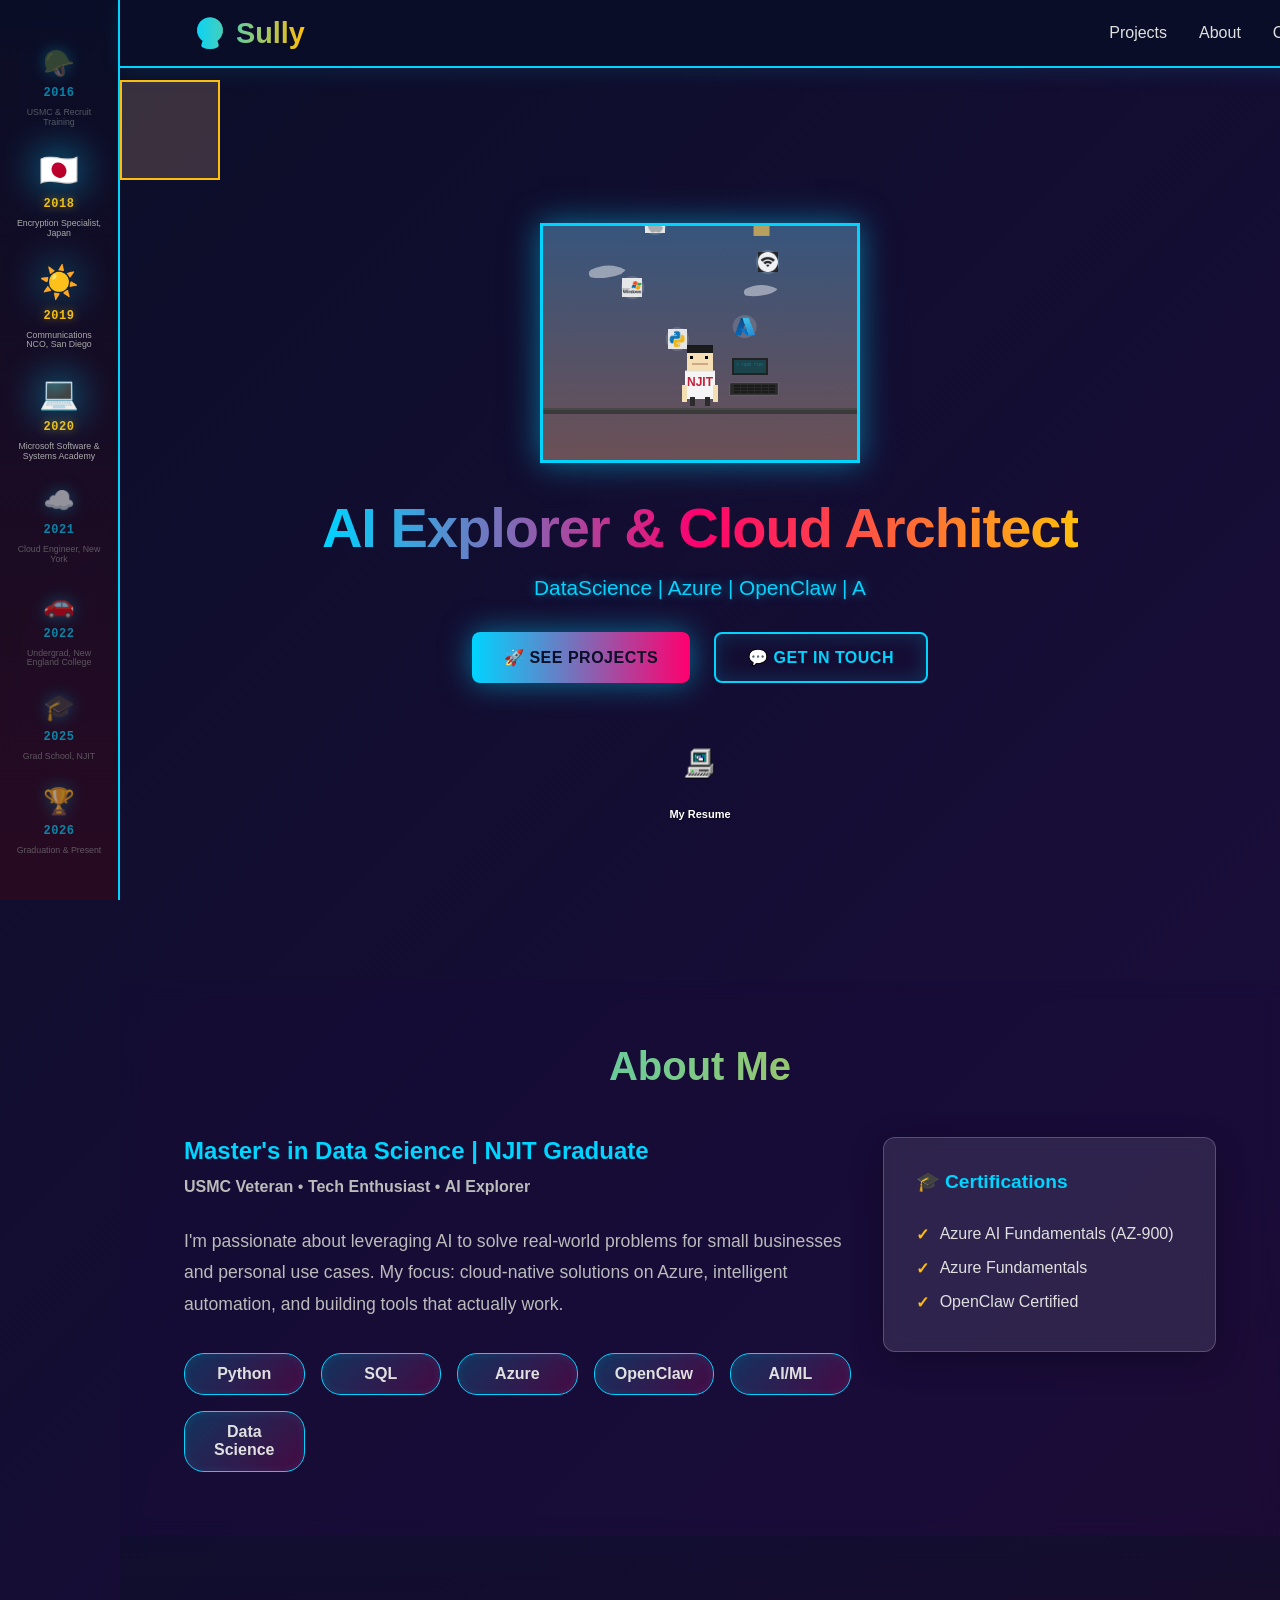
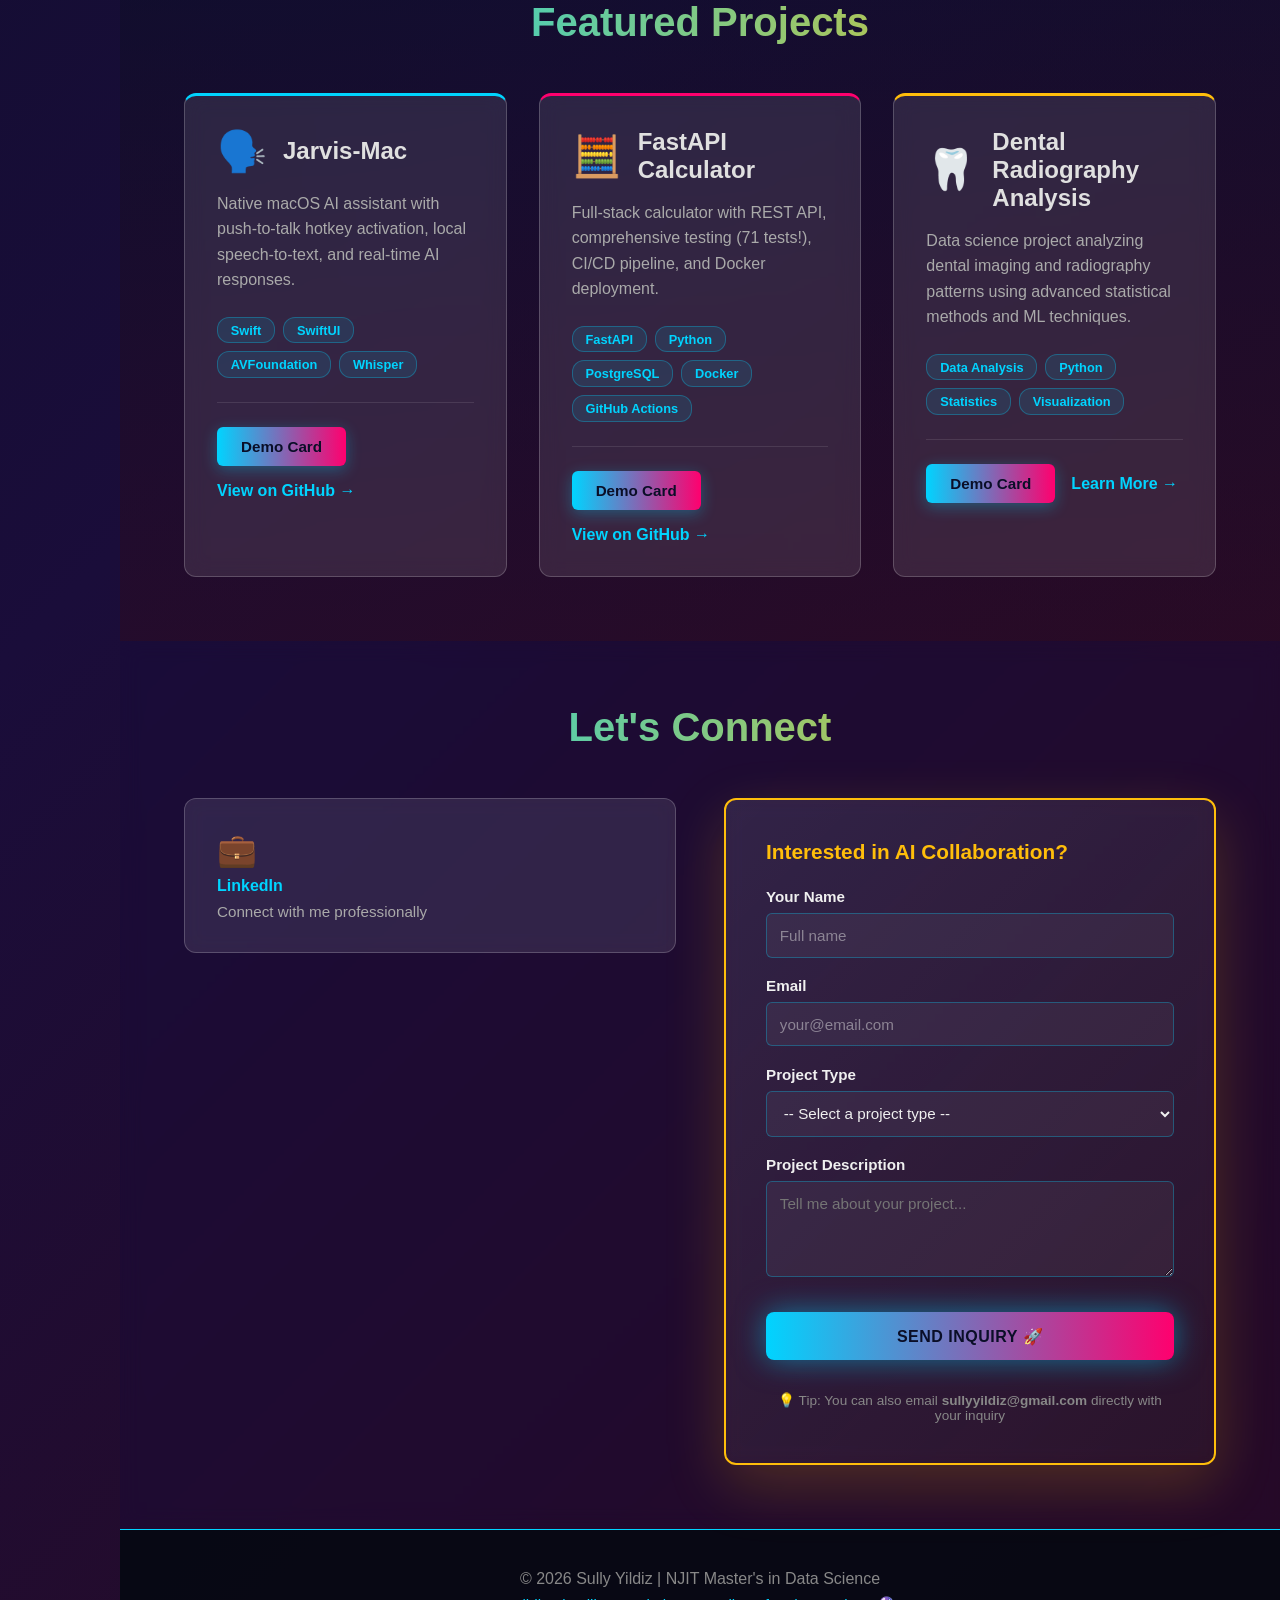
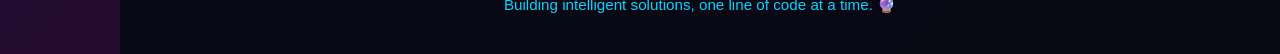
==== index.html @ 337cb968 "Initial portfolio deployment" ====
<!DOCTYPE html>
<html lang="en">
<head>
    <meta charset="UTF-8">
    <meta name="viewport" content="width=device-width, initial-scale=1.0">
    <title>Sully Yildiz - AI & Cloud Data Science</title>
    <link rel="stylesheet" href="styles.css">
    <link rel="stylesheet" href="resume-styles.css">
    <script defer src="script.js"></script>
    <script defer src="resume-script.js"></script>
</head>
<body>
    <!-- VERTICAL TIMELINE -->
    <div class="timeline-container">
        <div class="timeline-line"></div>
        <div class="timeline-items">
            <div class="timeline-item" data-year="2016">
                <div class="timeline-marker">🪖</div>
                <div class="timeline-label">2016</div>
                <div class="timeline-desc">USMC & Recruit Training</div>
            </div>
            <div class="timeline-item" data-year="2018">
                <div class="timeline-marker">🇯🇵</div>
                <div class="timeline-label">2018</div>
                <div class="timeline-desc">Encryption Specialist, Japan</div>
            </div>
            <div class="timeline-item" data-year="2019">
                <div class="timeline-marker">☀️</div>
                <div class="timeline-label">2019</div>
                <div class="timeline-desc">Communications NCO, San Diego</div>
            </div>
            <div class="timeline-item" data-year="2020">
                <div class="timeline-marker">💻</div>
                <div class="timeline-label">2020</div>
                <div class="timeline-desc">Microsoft Software & Systems Academy</div>
            </div>
            <div class="timeline-item" data-year="2021">
                <div class="timeline-marker">☁️</div>
                <div class="timeline-label">2021</div>
                <div class="timeline-desc">Cloud Engineer, New York</div>
            </div>
            <div class="timeline-item" data-year="2022">
                <div class="timeline-marker">🚗</div>
                <div class="timeline-label">2022</div>
                <div class="timeline-desc">Undergrad, New England College</div>
            </div>
            <div class="timeline-item" data-year="2025">
                <div class="timeline-marker">🎓</div>
                <div class="timeline-label">2025</div>
                <div class="timeline-desc">Grad School, NJIT</div>
            </div>
            <div class="timeline-item" data-year="2026">
                <div class="timeline-marker">🏆</div>
                <div class="timeline-label">2026</div>
                <div class="timeline-desc">Graduation & Present</div>
            </div>
        </div>
    </div>

    <!-- NAV BAR -->
    <nav class="navbar">
        <div class="nav-container">
            <div class="nav-logo">🔮 Sully</div>
            <ul class="nav-menu">
                <li><a href="#projects">Projects</a></li>
                <li><a href="#about">About</a></li>
                <li><a href="#contact">Contact</a></li>
            </ul>
        </div>
    </nav>

    <!-- HERO SECTION -->
    <section id="hero" class="hero">
        <div class="hero-content">
            <div class="pixel-art-container">
                <canvas id="pixelCanvas" class="pixel-canvas"></canvas>
            </div>
            <h1 class="hero-title">AI Explorer <span class="glitch">&</span> Cloud Architect</h1>
            <p class="hero-subtitle">Data Science &nbsp; | &nbsp; Azure &nbsp; | &nbsp; OpenClaw &nbsp; | &nbsp; AI for Personal Use</p>
            <div class="hero-cta">
                <button class="btn btn-primary" onclick="document.getElementById('projects').scrollIntoView({behavior: 'smooth'})">
                    🚀 See Projects
                </button>
                <button class="btn btn-secondary" onclick="document.getElementById('contact').scrollIntoView({behavior: 'smooth'})">
                    💬 Get in Touch
                </button>
            </div>

            <div class="resume-button-container">
                <button class="resume-icon-btn" onclick="openResumeModal()">
                    <div class="resume-icon">
                        <img src="images/computer-icon.png" alt="My Resume" style="width: 100%; height: 100%; object-fit: contain;">
                    </div>
                    <div class="resume-label">My Resume</div>
                </button>
            </div>
        </div>
        <div class="hero-bg-animation">
            <div class="floating-cube"></div>
            <div class="floating-cube" style="animation-delay: 2s;"></div>
            <div class="floating-cube" style="animation-delay: 4s;"></div>
        </div>
    </section>

    <!-- ABOUT SECTION -->
    <section id="about" class="about">
        <div class="container">
            <h2 class="section-title">About Me</h2>
            <div class="about-content">
                <div class="about-text">
                    <h3>Master's in Data Science | NJIT Graduate</h3>
                    <p>
                        <strong>USMC Veteran</strong> • <strong>Tech Enthusiast</strong> • <strong>AI Explorer</strong>
                    </p>
                    <p class="highlight-text">
                        I'm passionate about leveraging AI to solve real-world problems for small businesses and personal use cases. 
                        My focus: cloud-native solutions on Azure, intelligent automation, and building tools that actually work.
                    </p>
                    <div class="skills-grid">
                        <div class="skill-badge">Python</div>
                        <div class="skill-badge">SQL</div>
                        <div class="skill-badge">Azure</div>
                        <div class="skill-badge">OpenClaw</div>
                        <div class="skill-badge">AI/ML</div>
                        <div class="skill-badge">Data Science</div>
                    </div>
                </div>
                <div class="certs-box">
                    <h4>🎓 Certifications</h4>
                    <ul>
                        <li>Azure AI Fundamentals (AZ-900)</li>
                        <li>Azure Fundamentals</li>
                        <li>OpenClaw Certified</li>
                    </ul>
                </div>
            </div>
        </div>
    </section>

    <!-- PROJECTS SECTION -->
    <section id="projects" class="projects">
        <div class="container">
            <h2 class="section-title">Featured Projects</h2>
            <div class="projects-grid">
                
                <!-- Project 1: Jarvis-Mac -->
                <div class="project-card card-1" data-project="jarvis-mac">
                    <div class="project-video-overlay">
                        <video class="project-video" playsinline muted loop>
                            <source src="videos/jarvis-mac-demo.mp4" type="video/mp4">
                            Your browser doesn't support HTML5 video.
                        </video>
                    </div>
                    <div class="card-header">
                        <span class="project-icon">🗣️</span>
                        <h3>Jarvis-Mac</h3>
                    </div>
                    <p class="project-desc">
                        Native macOS AI assistant with push-to-talk hotkey activation, local speech-to-text, and real-time AI responses.
                    </p>
                    <div class="tech-stack">
                        <span class="tech-tag">Swift</span>
                        <span class="tech-tag">SwiftUI</span>
                        <span class="tech-tag">AVFoundation</span>
                        <span class="tech-tag">Whisper</span>
                    </div>
                    <div class="card-footer">
                        <div class="button-row">
                            <button class="demo-card-btn">Demo Card</button>
                            <a href="https://github.com/sullyyi/jarvis-mac" target="_blank" class="project-link">View on GitHub →</a>
                        </div>
                    </div>
                </div>

                <!-- Project 2: FastAPI Calculator -->
                <div class="project-card card-2" data-project="fastapi-calc">
                    <div class="project-video-overlay">
                        <video class="project-video" playsinline muted loop>
                            <source src="videos/fastapi-calculator-demo.mp4" type="video/mp4">
                            Your browser doesn't support HTML5 video.
                        </video>
                    </div>
                    <div class="card-header">
                        <span class="project-icon">🧮</span>
                        <h3>FastAPI Calculator</h3>
                    </div>
                    <p class="project-desc">
                        Full-stack calculator with REST API, comprehensive testing (71 tests!), CI/CD pipeline, and Docker deployment.
                    </p>
                    <div class="tech-stack">
                        <span class="tech-tag">FastAPI</span>
                        <span class="tech-tag">Python</span>
                        <span class="tech-tag">PostgreSQL</span>
                        <span class="tech-tag">Docker</span>
                        <span class="tech-tag">GitHub Actions</span>
                    </div>
                    <div class="card-footer">
                        <div class="button-row">
                            <button class="demo-card-btn">Demo Card</button>
                            <a href="https://github.com/sullyyi/FastAPICalculator" target="_blank" class="project-link">View on GitHub →</a>
                        </div>
                    </div>
                </div>

                <!-- Project 3: Dental Radiography -->
                <div class="project-card card-3" data-project="dental-rad">
                    <div class="project-video-overlay">
                        <video class="project-video" playsinline muted loop>
                            <source src="videos/dental-radiography-demo.mp4" type="video/mp4">
                            Your browser doesn't support HTML5 video.
                        </video>
                    </div>
                    <div class="card-header">
                        <span class="project-icon">🦷</span>
                        <h3>Dental Radiography Analysis</h3>
                    </div>
                    <p class="project-desc">
                        Data science project analyzing dental imaging and radiography patterns using advanced statistical methods and ML techniques.
                    </p>
                    <div class="tech-stack">
                        <span class="tech-tag">Data Analysis</span>
                        <span class="tech-tag">Python</span>
                        <span class="tech-tag">Statistics</span>
                        <span class="tech-tag">Visualization</span>
                    </div>
                    <div class="card-footer">
                        <div class="button-row">
                            <button class="demo-card-btn">Demo Card</button>
                            <a href="#" class="project-link" onclick="alert('Full analysis available in portfolio review'); return false;">Learn More →</a>
                        </div>
                    </div>
                </div>

            </div>
        </div>
    </section>

    <!-- CONTACT SECTION -->
    <section id="contact" class="contact">
        <div class="container">
            <h2 class="section-title">Let's Connect</h2>
            <div class="contact-content">
                <div class="contact-links">
                    <a href="https://www.linkedin.com/in/sullyyildiz/" target="_blank" class="contact-card">
                        <span class="contact-icon">💼</span>
                        <h4>LinkedIn</h4>
                        <p>Connect with me professionally</p>
                    </a>
                    <a href="https://github.com/sullyyi" target="_blank" class="contact-card">
                        <span class="contact-icon">💻</span>
                        <h4>GitHub</h4>
                        <p>Check out my code</p>
                    </a>
                    <a href="mailto:sullyyildiz@gmail.com" class="contact-card">
                        <span class="contact-icon">📧</span>
                        <h4>Email</h4>
                        <p>Get in touch directly</p>
                    </a>
                </div>

                <!-- AI PROJECT INQUIRY FORM -->
                <div class="inquiry-form-container">
                    <div class="form-box">
                        <h3>Interested in AI Collaboration?</h3>
                        <form id="aiInquiryForm" class="ai-inquiry-form">
                            <div class="form-group">
                                <label for="name">Your Name</label>
                                <input type="text" id="name" name="name" required placeholder="Full name">
                            </div>

                            <div class="form-group">
                                <label for="email">Email</label>
                                <input type="email" id="email" name="email" required placeholder="your@email.com">
                            </div>

                            <div class="form-group">
                                <label for="projectType">Project Type</label>
                                <select id="projectType" name="projectType" required>
                                    <option value="">-- Select a project type --</option>
                                    <option value="ai-automation">🤖 AI Automation</option>
                                    <option value="data-analysis">📊 Data Analysis</option>
                                    <option value="cloud-infrastructure">☁️ Cloud Infrastructure</option>
                                    <option value="ml-model">🧠 ML Model Development</option>
                                    <option value="business-intelligence">💡 Business Intelligence</option>
                                    <option value="other">🎯 Other</option>
                                </select>
                            </div>

                            <div class="form-group">
                                <label for="description">Project Description</label>
                                <textarea id="description" name="description" rows="4" placeholder="Tell me about your project..."></textarea>
                            </div>

                            <button type="submit" class="btn btn-primary btn-submit">Send Inquiry 🚀</button>
                            <p style="font-size: 0.85rem; color: #888; margin-top: 0.8rem; text-align: center;">
                                💡 Tip: You can also email <strong>sullyyildiz@gmail.com</strong> directly with your inquiry
                            </p>
                        </form>
                        <p class="form-success-msg" id="successMsg" style="display: none;">
                            ✅ Thanks! I'll review your inquiry and get back to you soon.
                        </p>
                    </div>
                </div>
            </div>
        </div>
    </section>

    <!-- FOOTER -->
    <footer class="footer">
        <div class="container">
            <p>&copy; 2026 Sully Yildiz | NJIT Master's in Data Science</p>
            <p class="footer-tagline">Building intelligent solutions, one line of code at a time. 🔮</p>
        </div>
    </footer>

    <!-- WINDOWS 2000 RESUME MODAL -->
    <div id="resumeModal" class="resume-modal" style="display: none;">
        <!-- Window Title Bar -->
        <div class="resume-window">
            <div class="window-title-bar">
                <div class="window-title">
                    <span class="window-icon">💾</span>
                    My Resume
                </div>
                <div class="window-controls">
                    <button class="window-btn minimize">_</button>
                    <button class="window-btn maximize">□</button>
                    <button class="window-btn close" onclick="closeResumeModal()">✕</button>
                </div>
            </div>

            <!-- Menu Bar -->
            <div class="menu-bar">
                <span>File</span>
                <span>Edit</span>
                <span>View</span>
                <span>Tools</span>
                <span>Help</span>
            </div>

            <!-- Toolbar -->
            <div class="toolbar">
                <button class="toolbar-btn">←</button>
                <button class="toolbar-btn">→</button>
                <button class="toolbar-btn">⤴</button>
                <span class="toolbar-path">My Resume</span>
            </div>

            <!-- Main Content Area -->
            <div class="file-explorer-content">
                <!-- File List View -->
                <div class="file-list" id="fileList">
                    <div class="file-item" data-file="education" onclick="openResumeFile('education')">
                        <span class="file-icon">📁</span>
                        <span class="file-name">EDUCATION</span>
                    </div>
                    <div class="file-item" data-file="experience" onclick="openResumeFile('experience')">
                        <span class="file-icon">📁</span>
                        <span class="file-name">PROFESSIONAL EXPERIENCE</span>
                    </div>
                    <div class="file-item" data-file="projects" onclick="openResumeFile('projects')">
                        <span class="file-icon">📁</span>
                        <span class="file-name">TECHNICAL PROJECTS</span>
                    </div>
                    <div class="file-item" data-file="skills" onclick="openResumeFile('skills')">
                        <span class="file-icon">📁</span>
                        <span class="file-name">TECHNICAL SKILLS & CERTIFICATIONS</span>
                    </div>
                    <div class="file-item" data-file="summary" onclick="openResumeFile('summary')">
                        <span class="file-icon">📄</span>
                        <span class="file-name">PROFESSIONAL SUMMARY.txt</span>
                    </div>
                </div>

                <!-- File Content Viewer (Hidden by default) -->
                <div class="file-viewer" id="fileViewer" style="display: none;">
                    <div class="viewer-title-bar">
                        <span id="viewerFileName">File Name</span>
                        <button class="close-viewer" onclick="closeFileViewer()">✕</button>
                    </div>
                    <div class="viewer-content" id="viewerContent">
                        <!-- Content loads here -->
                    </div>
                </div>
            </div>

            <!-- Status Bar -->
            <div class="status-bar">
                <span id="statusText">Ready</span>
                <span class="status-items">Objects: <span id="objectCount">5</span></span>
            </div>
        </div>
    </div>

</body>
</html>
---- styles.css ----
/* ===========================
   MODERN GAMING-INSPIRED DESIGN
   Windows 95 nostalgia + glassmorphism + animations
   =========================== */

:root {
    --primary: #00d4ff;
    --secondary: #ff006e;
    --accent: #ffbe0b;
    --dark: #0a0e27;
    --darker: #050812;
    --light: #f0f0f0;
    --glass: rgba(255, 255, 255, 0.1);
    --glass-border: rgba(255, 255, 255, 0.2);
    --glow: 0 0 30px rgba(0, 212, 255, 0.5);
    --glow-sec: 0 0 20px rgba(255, 0, 110, 0.4);
}

* {
    margin: 0;
    padding: 0;
    box-sizing: border-box;
}

html {
    scroll-behavior: smooth;
}

body {
    font-family: 'Segoe UI', Tahoma, Geneva, Verdana, sans-serif;
    background: linear-gradient(135deg, #0a0e27 0%, #1a0d3a 50%, #2d0a1f 100%);
    color: #e0e0e0;
    overflow-x: hidden;
    min-height: 100vh;
}

/* ===== VERTICAL TIMELINE ===== */
.timeline-container {
    position: fixed;
    left: 0;
    top: 0;
    height: 100vh;
    width: 120px;
    background: linear-gradient(180deg, rgba(10, 14, 39, 0.8), rgba(45, 10, 31, 0.8));
    backdrop-filter: blur(10px);
    border-right: 2px solid var(--primary);
    z-index: 100;
    overflow: hidden;
    padding: 2rem 0;
    display: flex;
    flex-direction: column;
    align-items: center;
}



.timeline-items {
    position: relative;
    z-index: 10;
    display: flex;
    flex-direction: column;
    gap: 1.5rem;
    padding: 1rem 0;
    width: 100%;
    justify-content: space-evenly;
    height: calc(100vh - 2rem);
}

.timeline-item {
    position: relative;
    display: flex;
    flex-direction: column;
    align-items: center;
    gap: 0.5rem;
    cursor: default;
    opacity: 0.6;
    padding: 0 1rem;
}

.timeline-item.active {
    opacity: 1;
}

.timeline-marker {
    font-size: 1.6rem;
    filter: drop-shadow(0 0 8px rgba(0, 212, 255, 0.5));
}

.timeline-item.active .timeline-marker {
    font-size: 2rem;
    filter: drop-shadow(0 0 20px rgba(0, 212, 255, 0.8));
}

.timeline-label {
    font-weight: 700;
    font-size: 0.75rem;
    color: var(--primary);
    text-align: center;
    letter-spacing: 0.5px;
    font-family: 'Courier New', monospace;
}

.timeline-item.active .timeline-label {
    color: var(--accent);
    text-shadow: 0 0 10px rgba(255, 190, 11, 0.5);
}

.timeline-desc {
    font-size: 0.55rem;
    color: #888;
    text-align: center;
    line-height: 1.1;
    max-width: 95px;
    transition: color 0.3s ease;
}

.timeline-item.active .timeline-desc {
    color: #aaa;
}



/* Adjust main content for timeline */
body {
    margin-left: 120px;
}

/* ===== NAVBAR ===== */
.navbar {
    position: fixed;
    top: 0;
    width: 100%;
    background: rgba(10, 14, 39, 0.95);
    backdrop-filter: blur(10px);
    border-bottom: 2px solid var(--primary);
    z-index: 1000;
    box-shadow: 0 4px 20px rgba(0, 212, 255, 0.1);
}

.nav-container {
    max-width: 1200px;
    margin: 0 auto;
    padding: 1rem 2rem;
    display: flex;
    justify-content: space-between;
    align-items: center;
}

.nav-logo {
    font-size: 1.8rem;
    font-weight: bold;
    background: linear-gradient(90deg, var(--primary), var(--accent));
    -webkit-background-clip: text;
    -webkit-text-fill-color: transparent;
    background-clip: text;
    cursor: pointer;
}

.nav-menu {
    display: flex;
    list-style: none;
    gap: 2rem;
}

.nav-menu a {
    color: #e0e0e0;
    text-decoration: none;
    font-weight: 500;
    position: relative;
    transition: color 0.3s;
}

.nav-menu a::after {
    content: '';
    position: absolute;
    bottom: -5px;
    left: 0;
    width: 0;
    height: 2px;
    background: var(--primary);
    transition: width 0.3s;
}

.nav-menu a:hover {
    color: var(--primary);
}

.nav-menu a:hover::after {
    width: 100%;
}

/* ===== HERO SECTION ===== */
.hero {
    margin-top: 80px;
    min-height: 100vh;
    display: flex;
    align-items: center;
    justify-content: center;
    position: relative;
    overflow: hidden;
    padding: 2rem;
}

.hero-bg-animation {
    position: absolute;
    top: 0;
    left: 0;
    width: 100%;
    height: 100%;
    z-index: 1;
    pointer-events: none;
}

.floating-cube {
    position: absolute;
    width: 100px;
    height: 100px;
    border: 2px solid var(--primary);
    background: rgba(0, 212, 255, 0.1);
    animation: float 6s ease-in-out infinite;
}

.floating-cube:nth-child(2) {
    border-color: var(--secondary);
    background: rgba(255, 0, 110, 0.1);
}

.floating-cube:nth-child(3) {
    border-color: var(--accent);
    background: rgba(255, 190, 11, 0.1);
}

@keyframes float {
    0%, 100% { transform: translateY(0) translateX(0) rotateZ(0deg); }
    50% { transform: translateY(-40px) translateX(20px) rotateZ(180deg); }
}

.hero-content {
    position: relative;
    z-index: 2;
    text-align: center;
    max-width: 900px;
}

.pixel-art-container {
    margin-bottom: 2rem;
}

.pixel-canvas {
    width: 320px;
    height: 240px;
    image-rendering: pixelated;
    border: 3px solid var(--primary);
    box-shadow: var(--glow);
    margin: 0 auto;
    display: block;
}

.hero-title {
    font-size: 3.5rem;
    font-weight: 900;
    margin-bottom: 1rem;
    background: linear-gradient(90deg, var(--primary), var(--secondary), var(--accent));
    -webkit-background-clip: text;
    -webkit-text-fill-color: transparent;
    background-clip: text;
    letter-spacing: -1px;
}

.glitch {
    animation: glitch 0.3s infinite;
}

@keyframes glitch {
    0% { transform: translate(-2px, 2px); }
    50% { transform: translate(2px, -2px); }
    100% { transform: translate(-2px, 2px); }
}

.hero-subtitle {
    font-size: 1.3rem;
    color: #00d4ff;
    margin-bottom: 2rem;
    text-shadow: 0 0 10px rgba(0, 212, 255, 0.5);
}

.hero-cta {
    display: flex;
    gap: 1.5rem;
    justify-content: center;
    flex-wrap: wrap;
}

/* ===== BUTTONS ===== */
.btn {
    padding: 0.9rem 2rem;
    font-size: 1rem;
    border: none;
    border-radius: 8px;
    cursor: pointer;
    font-weight: 600;
    transition: all 0.3s;
    text-transform: uppercase;
    letter-spacing: 0.5px;
}

.btn-primary {
    background: linear-gradient(90deg, var(--primary), var(--secondary));
    color: var(--dark);
    box-shadow: var(--glow);
}

.btn-primary:hover {
    transform: translateY(-3px);
    box-shadow: 0 0 50px rgba(0, 212, 255, 0.7);
}

.btn-secondary {
    background: transparent;
    border: 2px solid var(--primary);
    color: var(--primary);
    box-shadow: inset 0 0 20px rgba(0, 212, 255, 0.2);
}

.btn-secondary:hover {
    background: rgba(0, 212, 255, 0.1);
    transform: translateY(-3px);
}

/* ===== CONTAINERS ===== */
.container {
    max-width: 1200px;
    margin: 0 auto;
    padding: 0 2rem;
}

section {
    padding: 4rem 2rem;
}

.section-title {
    font-size: 2.5rem;
    text-align: center;
    margin-bottom: 3rem;
    background: linear-gradient(90deg, var(--primary), var(--accent));
    -webkit-background-clip: text;
    -webkit-text-fill-color: transparent;
    background-clip: text;
}

/* ===== ABOUT SECTION ===== */
.about {
    background: rgba(26, 13, 58, 0.3);
    backdrop-filter: blur(10px);
}

.about-content {
    display: grid;
    grid-template-columns: 2fr 1fr;
    gap: 2rem;
    align-items: start;
}

.about-text h3 {
    font-size: 1.5rem;
    margin-bottom: 0.5rem;
    color: var(--primary);
}

.about-text p {
    line-height: 1.8;
    margin-bottom: 1.5rem;
    color: #bbb;
}

.highlight-text {
    font-size: 1.1rem;
    color: var(--accent);
    font-weight: 500;
}

.skills-grid {
    display: grid;
    grid-template-columns: repeat(auto-fit, minmax(120px, 1fr));
    gap: 1rem;
    margin-top: 2rem;
}

.skill-badge {
    background: linear-gradient(135deg, rgba(0, 212, 255, 0.2), rgba(255, 0, 110, 0.2));
    border: 1px solid var(--primary);
    padding: 0.7rem 1rem;
    border-radius: 20px;
    text-align: center;
    font-weight: 600;
    box-shadow: inset 0 0 10px rgba(0, 212, 255, 0.1);
}

.certs-box {
    background: var(--glass);
    backdrop-filter: blur(10px);
    border: 1px solid var(--glass-border);
    padding: 2rem;
    border-radius: 12px;
    box-shadow: 0 8px 32px rgba(0, 0, 0, 0.3);
}

.certs-box h4 {
    color: var(--primary);
    margin-bottom: 1.5rem;
    font-size: 1.2rem;
}

.certs-box ul {
    list-style: none;
}

.certs-box li {
    padding: 0.5rem 0;
    padding-left: 1.5rem;
    position: relative;
}

.certs-box li::before {
    content: '✓';
    position: absolute;
    left: 0;
    color: var(--accent);
    font-weight: bold;
}

/* ===== PROJECTS SECTION ===== */
.projects {
    background: linear-gradient(180deg, rgba(10, 14, 39, 0.5), rgba(45, 10, 31, 0.5));
}

.projects-grid {
    display: grid;
    grid-template-columns: repeat(auto-fit, minmax(320px, 1fr));
    gap: 2rem;
    position: relative;
    z-index: 1;
}

.projects-grid.video-active {
    z-index: 1;
    pointer-events: none;
}

.project-card {
    background: var(--glass);
    backdrop-filter: blur(10px);
    border: 1px solid var(--glass-border);
    border-radius: 12px;
    padding: 2rem;
    transition: all 0.3s cubic-bezier(0.34, 1.56, 0.64, 1);
    position: relative;
    overflow: visible;
    cursor: pointer;
    min-height: 400px;
}

.project-video-overlay {
    position: fixed;
    top: 50%;
    left: 50%;
    transform: translate(-50%, -50%) scale(0.95);
    width: 40vw;
    height: 40vh;
    background: none;
    border: 3px solid var(--primary);
    border-radius: 16px;
    opacity: 0;
    transition: opacity 0.4s ease, transform 0.4s ease;
    display: flex;
    align-items: center;
    justify-content: center;
    z-index: 99999;
    pointer-events: none;
    padding: 0.5rem;
    box-shadow: none;
}

.project-card.video-active .project-video-overlay {
    opacity: 1;
    pointer-events: auto;
    transform: translate(-50%, -50%) scale(1);
    z-index: 99999;
}

.project-video {
    width: 100%;
    height: 100%;
    object-fit: contain;
    border-radius: 6px;
    background: none;
    filter: brightness(1) contrast(1);
}

.project-card:hover {
    transform: translateY(-8px);
    border-color: var(--primary);
    box-shadow: 0 15px 50px rgba(0, 212, 255, 0.3);
}

.card-1 { border-top: 3px solid var(--primary); }
.card-2 { border-top: 3px solid var(--secondary); }
.card-3 { border-top: 3px solid var(--accent); }

.card-header {
    display: flex;
    align-items: center;
    gap: 1rem;
    margin-bottom: 1rem;
}

.project-icon {
    font-size: 2.5rem;
}

.card-header h3 {
    font-size: 1.5rem;
}

.project-desc {
    color: #aaa;
    line-height: 1.6;
    margin-bottom: 1.5rem;
}

.tech-stack {
    display: flex;
    flex-wrap: wrap;
    gap: 0.5rem;
    margin-bottom: 1.5rem;
}

.tech-tag {
    background: rgba(0, 212, 255, 0.1);
    border: 1px solid rgba(0, 212, 255, 0.3);
    color: var(--primary);
    padding: 0.3rem 0.8rem;
    border-radius: 12px;
    font-size: 0.8rem;
    font-weight: 600;
}

.card-footer {
    border-top: 1px solid rgba(255, 255, 255, 0.1);
    padding-top: 1.5rem;
}

.button-row {
    display: flex;
    gap: 1rem;
    align-items: center;
    flex-wrap: wrap;
}

.demo-card-btn {
    background: linear-gradient(90deg, var(--primary), var(--secondary));
    color: var(--dark);
    border: none;
    padding: 0.7rem 1.5rem;
    border-radius: 6px;
    font-weight: 600;
    cursor: pointer;
    transition: all 0.3s;
    font-size: 0.95rem;
    box-shadow: 0 4px 15px rgba(0, 212, 255, 0.3);
}

.demo-card-btn:hover {
    transform: translateY(-2px);
    box-shadow: 0 6px 25px rgba(0, 212, 255, 0.5);
}

.demo-card-btn:active {
    transform: translateY(0);
}

.project-link {
    color: var(--primary);
    text-decoration: none;
    font-weight: 600;
    transition: all 0.3s;
    display: inline-block;
}

.project-link:hover {
    transform: translateX(5px);
    color: var(--accent);
}

/* ===== CONTACT SECTION ===== */
.contact {
    background: rgba(26, 13, 58, 0.3);
    backdrop-filter: blur(10px);
}

.contact-content {
    display: grid;
    grid-template-columns: 1fr 1fr;
    gap: 3rem;
}

.contact-links {
    display: flex;
    flex-direction: column;
    gap: 1.5rem;
}

.contact-card {
    background: var(--glass);
    backdrop-filter: blur(10px);
    border: 1px solid var(--glass-border);
    padding: 2rem;
    border-radius: 12px;
    text-decoration: none;
    color: inherit;
    transition: all 0.3s;
}

.contact-card:hover {
    transform: translateX(10px);
    border-color: var(--primary);
    box-shadow: var(--glow);
}

.contact-icon {
    font-size: 2rem;
    display: block;
    margin-bottom: 0.5rem;
}

.contact-card h4 {
    color: var(--primary);
    margin-bottom: 0.5rem;
}

.contact-card p {
    color: #aaa;
    font-size: 0.95rem;
}

/* ===== AI INQUIRY FORM ===== */
.inquiry-form-container {
    display: flex;
    align-items: center;
    justify-content: center;
}

.form-box {
    background: linear-gradient(135deg, var(--glass), rgba(255, 190, 11, 0.05));
    backdrop-filter: blur(10px);
    border: 2px solid var(--accent);
    padding: 2.5rem;
    border-radius: 12px;
    width: 100%;
    box-shadow: 0 20px 60px rgba(255, 190, 11, 0.2);
}

.form-box h3 {
    color: var(--accent);
    margin-bottom: 1.5rem;
    font-size: 1.3rem;
}

.ai-inquiry-form {
    display: flex;
    flex-direction: column;
    gap: 1.2rem;
}

.form-group {
    display: flex;
    flex-direction: column;
}

.form-group label {
    color: var(--light);
    font-weight: 600;
    margin-bottom: 0.5rem;
    font-size: 0.95rem;
}

.form-group input,
.form-group select,
.form-group textarea {
    background: rgba(255, 255, 255, 0.05);
    border: 1px solid rgba(0, 212, 255, 0.3);
    color: var(--light);
    padding: 0.8rem;
    border-radius: 6px;
    font-size: 0.95rem;
    transition: all 0.3s;
    font-family: inherit;
}

.form-group input:focus,
.form-group select:focus,
.form-group textarea:focus {
    outline: none;
    border-color: var(--primary);
    background: rgba(0, 212, 255, 0.1);
    box-shadow: 0 0 15px rgba(0, 212, 255, 0.3);
}

.form-group input::placeholder {
    color: rgba(224, 224, 224, 0.5);
}

.btn-submit {
    margin-top: 1rem;
}

.form-success-msg {
    color: #00ff88;
    text-align: center;
    font-weight: 600;
    padding: 1rem;
    background: rgba(0, 255, 136, 0.1);
    border-radius: 6px;
    border: 1px solid #00ff88;
}

/* ===== FOOTER ===== */
.footer {
    background: rgba(5, 8, 18, 0.9);
    border-top: 1px solid var(--primary);
    padding: 2rem;
    text-align: center;
    color: #888;
}

.footer p {
    margin: 0.5rem 0;
}

.footer-tagline {
    color: var(--primary);
    font-size: 0.95rem;
}

/* ===== RESPONSIVE ===== */
@media (max-width: 768px) {
    .hero-title {
        font-size: 2.2rem;
    }

    .hero-subtitle {
        font-size: 1rem;
    }

    .hero-cta {
        flex-direction: column;
    }

    .nav-menu {
        gap: 1rem;
    }

    .about-content {
        grid-template-columns: 1fr;
    }

    .projects-grid {
        grid-template-columns: 1fr;
    }

    .contact-content {
        grid-template-columns: 1fr;
    }

    .section-title {
        font-size: 2rem;
    }

    .btn {
        width: 100%;
    }
}

/* ===== ACCESSIBILITY ===== */
@media (prefers-reduced-motion: reduce) {
    * {
        animation: none !important;
        transition: none !important;
    }
}
---- resume-styles.css ----
/* ===== WINDOWS 2000 RESUME EXPLORER ===== */

.resume-modal {
    position: fixed;
    top: 50%;
    left: 50%;
    transform: translate(-50%, -50%);
    z-index: 10000;
    font-family: 'MS Sans Serif', 'Microsoft Sans Serif', Arial, sans-serif;
    font-size: 11px;
}

.resume-window {
    width: 700px;
    height: 500px;
    background: #c0c0c0;
    border: 2px solid;
    border-color: #dfdfdf #808080 #808080 #dfdfdf;
    box-shadow: 1px 1px 0 #ffffff inset, -1px -1px 0 #000080 inset;
    display: flex;
    flex-direction: column;
    overflow: hidden;
}

/* Window Title Bar */
.window-title-bar {
    background: linear-gradient(90deg, #000080, #1084d7);
    color: white;
    padding: 2px;
    display: flex;
    justify-content: space-between;
    align-items: center;
    height: 24px;
    user-select: none;
}

.window-title {
    display: flex;
    align-items: center;
    gap: 4px;
    font-weight: bold;
    font-size: 11px;
}

.window-icon {
    font-size: 14px;
}

.window-controls {
    display: flex;
    gap: 2px;
}

.window-btn {
    width: 16px;
    height: 14px;
    background: #c0c0c0;
    border: 1px solid;
    border-color: #dfdfdf #808080 #808080 #dfdfdf;
    color: black;
    font-size: 10px;
    padding: 0;
    cursor: pointer;
    display: flex;
    align-items: center;
    justify-content: center;
    font-weight: bold;
}

.window-btn:active {
    border-color: #808080 #dfdfdf #dfdfdf #808080;
}

/* Menu Bar */
.menu-bar {
    background: #c0c0c0;
    border-bottom: 1px solid #dfdfdf;
    padding: 2px 2px;
    display: flex;
    gap: 10px;
    font-size: 11px;
    color: #000;
}

.menu-bar span {
    padding: 2px 4px;
    cursor: pointer;
}

.menu-bar span:hover {
    background: #000080;
    color: white;
}

/* Toolbar */
.toolbar {
    background: #c0c0c0;
    border-bottom: 2px solid;
    border-color: #dfdfdf #808080 #808080 #dfdfdf;
    padding: 3px;
    display: flex;
    align-items: center;
    gap: 4px;
    height: 28px;
}

.toolbar-btn {
    width: 23px;
    height: 22px;
    background: #c0c0c0;
    border: 1px solid;
    border-color: #dfdfdf #808080 #808080 #dfdfdf;
    cursor: pointer;
    font-size: 12px;
    display: flex;
    align-items: center;
    justify-content: center;
}

.toolbar-btn:active {
    border-color: #808080 #dfdfdf #dfdfdf #808080;
}

.toolbar-path {
    margin-left: 8px;
    font-size: 11px;
    color: #000;
}

/* Main Content Area */
.file-explorer-content {
    flex: 1;
    background: #c0c0c0;
    overflow: hidden;
    position: relative;
}

.file-list {
    width: 100%;
    height: 100%;
    padding: 10px;
    overflow-y: auto;
    background: white;
    border: 1px solid #808080 inset;
    display: grid;
    grid-template-columns: repeat(auto-fill, 100px);
    grid-auto-rows: 110px;
    gap: 12px;
    align-content: start;
}

.file-item {
    display: flex;
    flex-direction: column;
    align-items: center;
    gap: 4px;
    padding: 8px;
    cursor: pointer;
    border-radius: 2px;
    user-select: none;
    transition: all 0.1s;
    position: relative;
}

.file-item:hover {
    background: linear-gradient(135deg, #000080, #1084d7);
    color: white;
}

.file-item:hover .file-name {
    position: absolute;
    bottom: -50px;
    left: 50%;
    transform: translateX(-50%);
    background: linear-gradient(135deg, #000080, #1084d7);
    color: white;
    padding: 6px 8px;
    border-radius: 3px;
    white-space: normal;
    width: 130px;
    z-index: 1000;
    box-shadow: 0 2px 8px rgba(0,0,0,0.3);
    line-height: 1.3;
}

.file-item:active {
    opacity: 0.8;
}

.file-icon {
    font-size: 32px;
}

.file-name {
    font-size: 11px;
    text-align: center;
    word-wrap: break-word;
    line-height: 1.2;
    width: 90px;
    max-height: 50px;
    overflow: visible;
    white-space: normal;
    font-weight: 500;
}

/* File Viewer */
.file-viewer {
    position: absolute;
    top: 40px;
    left: 10px;
    right: 10px;
    bottom: 10px;
    background: #c0c0c0;
    border: 2px solid;
    border-color: #dfdfdf #808080 #808080 #dfdfdf;
    display: flex;
    flex-direction: column;
    box-shadow: inset 1px 1px 0 #ffffff, inset -1px -1px 0 #000080;
}

.viewer-title-bar {
    background: linear-gradient(90deg, #000080, #1084d7);
    color: white;
    padding: 2px 4px;
    display: flex;
    justify-content: space-between;
    align-items: center;
    height: 20px;
    font-weight: bold;
    font-size: 11px;
}

.close-viewer {
    width: 16px;
    height: 14px;
    background: #c0c0c0;
    border: 1px solid #dfdfdf;
    color: black;
    font-size: 10px;
    cursor: pointer;
    padding: 0;
}

.viewer-content {
    flex: 1;
    background: white;
    border: 1px solid #808080 inset;
    padding: 12px;
    overflow-y: auto;
    font-family: 'Courier New', monospace;
    font-size: 10px;
    color: #000;
    line-height: 1.4;
    white-space: pre-wrap;
    word-wrap: break-word;
}

/* Status Bar */
.status-bar {
    background: #c0c0c0;
    border-top: 1px solid #dfdfdf;
    padding: 2px 4px;
    display: flex;
    justify-content: space-between;
    align-items: center;
    font-size: 11px;
    height: 22px;
    border-top: 1px solid;
    border-color: #dfdfdf #808080 #808080 #dfdfdf;
}

.status-items {
    display: flex;
    gap: 20px;
}

/* Scrollbar styling (custom for Windows 2000 look) */
.file-list::-webkit-scrollbar,
.viewer-content::-webkit-scrollbar {
    width: 16px;
}

.file-list::-webkit-scrollbar-track,
.viewer-content::-webkit-scrollbar-track {
    background: #c0c0c0;
    border: 1px solid;
    border-color: #dfdfdf #808080 #808080 #dfdfdf;
}

.file-list::-webkit-scrollbar-thumb,
.viewer-content::-webkit-scrollbar-thumb {
    background: #c0c0c0;
    border: 1px solid;
    border-color: #dfdfdf #808080 #808080 #dfdfdf;
}

.file-list::-webkit-scrollbar-thumb:hover,
.viewer-content::-webkit-scrollbar-thumb:hover {
    background: #dfdfdf;
}

/* Resume Icon Button in Hero */
.resume-button-container {
    margin-top: 2rem;
    display: flex;
    justify-content: center;
    gap: 3rem;
    flex-wrap: wrap;
}

.resume-icon-btn {
    display: flex;
    flex-direction: column;
    align-items: center;
    gap: 0.8rem;
    cursor: pointer;
    transition: transform 0.2s, opacity 0.2s;
    user-select: none;
    background: none;
    border: none;
    padding: 1rem;
}

.resume-icon-btn:hover {
    opacity: 0.85;
    transform: translateY(-2px);
}

.resume-icon-btn:active {
    transform: translateY(0);
    opacity: 0.7;
}

.resume-icon {
    width: 64px;
    height: 64px;
    background: transparent;
    border: none;
    display: flex;
    align-items: center;
    justify-content: center;
    font-size: 32px;
}

.resume-label {
    font-family: 'MS Sans Serif', Arial, sans-serif;
    font-size: 11px;
    color: #ffffff;
    text-align: center;
    width: 70px;
    word-wrap: break-word;
    line-height: 1.2;
    font-weight: bold;
    text-shadow: 1px 1px 2px rgba(0,0,0,0.5);
}
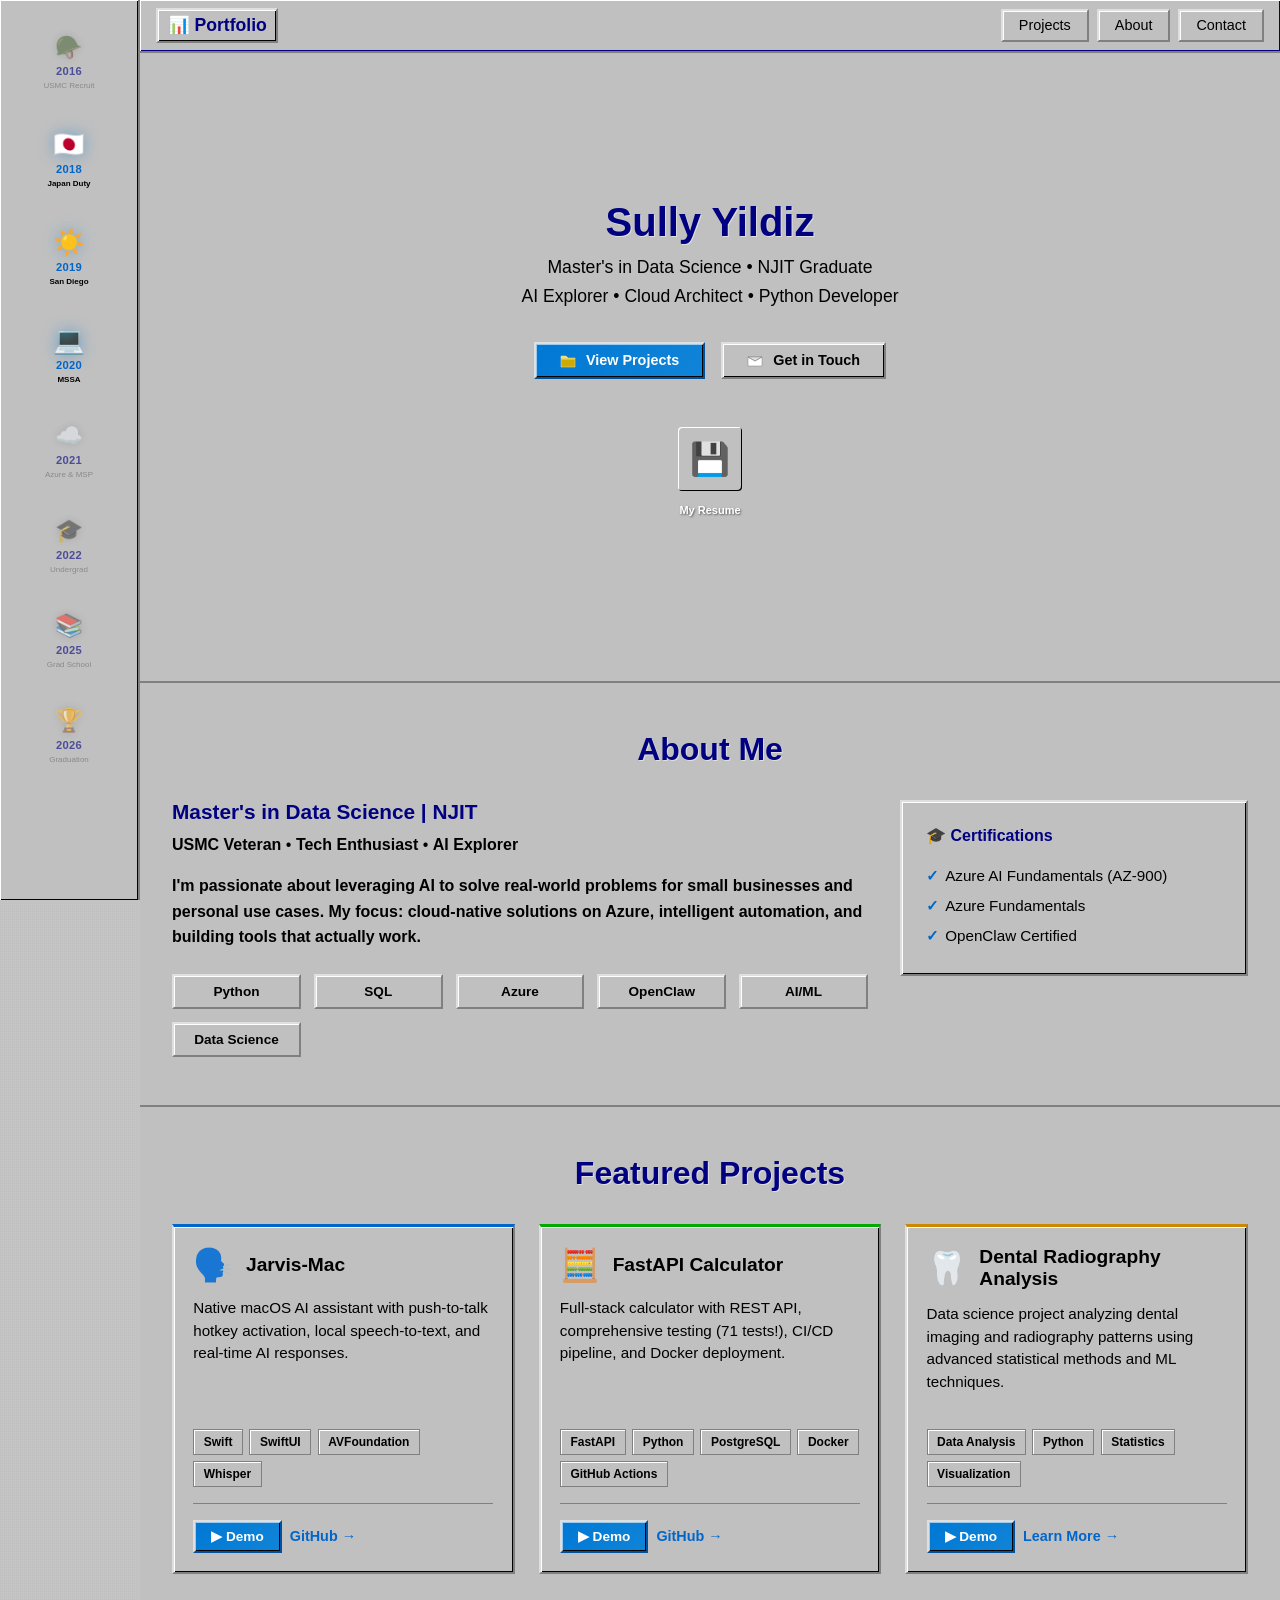
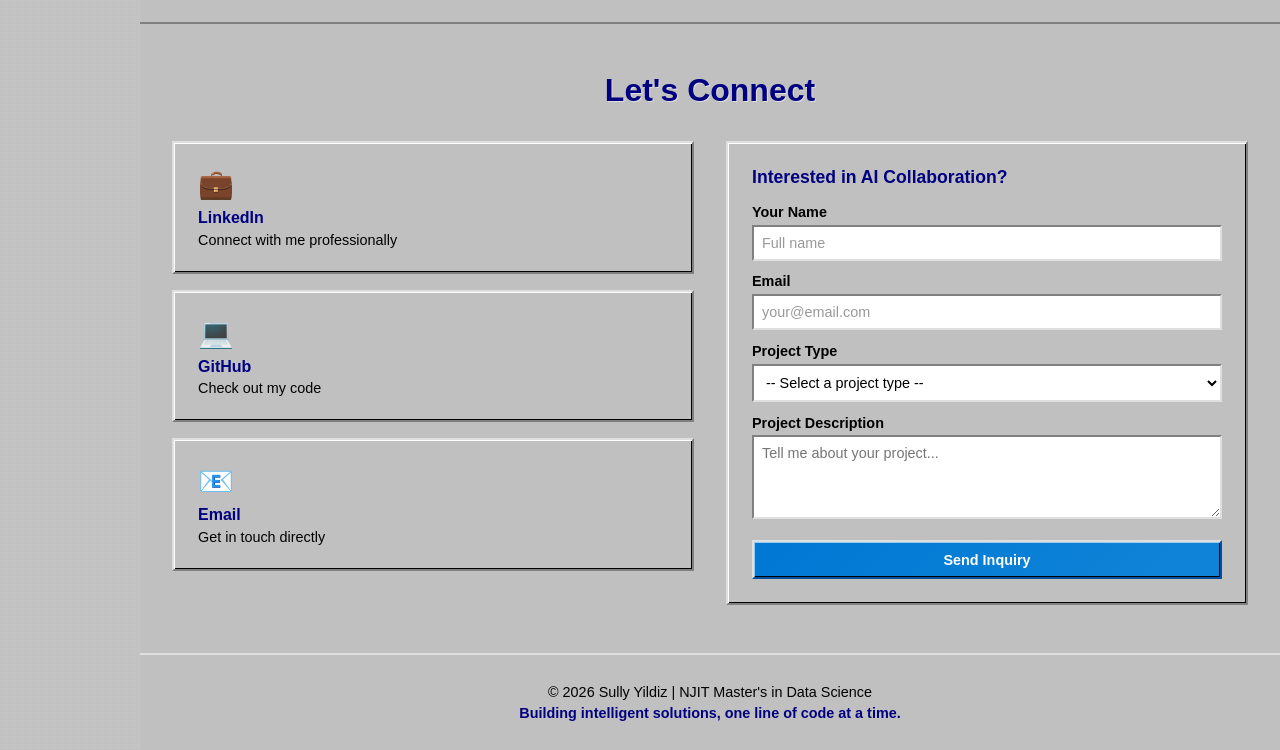
==== commit eafd10bc: "redesign: windows 2000 professional aesthetic with timeline, icons, and modernized interactions" ====
--- a/index.html
+++ b/index.html
@@ -3,7 +3,7 @@
 <head>
     <meta charset="UTF-8">
     <meta name="viewport" content="width=device-width, initial-scale=1.0">
-    <title>Sully Yildiz - AI & Cloud Data Science</title>
+    <title>Sully Yildiz - Data Science & AI Solutions</title>
     <link rel="stylesheet" href="styles.css">
     <link rel="stylesheet" href="resume-styles.css">
     <script defer src="script.js"></script>
@@ -17,42 +17,50 @@
             <div class="timeline-item" data-year="2016">
                 <div class="timeline-marker">🪖</div>
                 <div class="timeline-label">2016</div>
-                <div class="timeline-desc">USMC & Recruit Training</div>
+                <div class="timeline-desc">USMC Recruit</div>
+                <div class="timeline-tooltip">Enlisted under Communications contract as 0621 Radio Transmissions Operator</div>
             </div>
             <div class="timeline-item" data-year="2018">
                 <div class="timeline-marker">🇯🇵</div>
                 <div class="timeline-label">2018</div>
-                <div class="timeline-desc">Encryption Specialist, Japan</div>
+                <div class="timeline-desc">Japan Duty</div>
+                <div class="timeline-tooltip">Okinawa - Mastered Radio Theory & specialized in Encryption</div>
             </div>
             <div class="timeline-item" data-year="2019">
                 <div class="timeline-marker">☀️</div>
                 <div class="timeline-label">2019</div>
-                <div class="timeline-desc">Communications NCO, San Diego</div>
+                <div class="timeline-desc">San Diego</div>
+                <div class="timeline-tooltip">Sergeant - Led 80+ junior marines with strict training & personable leadership</div>
             </div>
             <div class="timeline-item" data-year="2020">
                 <div class="timeline-marker">💻</div>
                 <div class="timeline-label">2020</div>
-                <div class="timeline-desc">Microsoft Software & Systems Academy</div>
+                <div class="timeline-desc">MSSA</div>
+                <div class="timeline-tooltip">Microsoft Software & Systems bootcamp - Prepared for Cloud Engineer role</div>
             </div>
             <div class="timeline-item" data-year="2021">
                 <div class="timeline-marker">☁️</div>
                 <div class="timeline-label">2021</div>
-                <div class="timeline-desc">Cloud Engineer, New York</div>
+                <div class="timeline-desc">Azure & MSP</div>
+                <div class="timeline-tooltip">Hybrid Cloud Specialist - CompTIA Sec+ & Azure Fundamentals certified</div>
             </div>
             <div class="timeline-item" data-year="2022">
-                <div class="timeline-marker">🚗</div>
+                <div class="timeline-marker">🎓</div>
                 <div class="timeline-label">2022</div>
-                <div class="timeline-desc">Undergrad, New England College</div>
+                <div class="timeline-desc">Undergrad</div>
+                <div class="timeline-tooltip">New England College - Seeking deeper understanding of client technologies</div>
             </div>
             <div class="timeline-item" data-year="2025">
-                <div class="timeline-marker">🎓</div>
+                <div class="timeline-marker">📚</div>
                 <div class="timeline-label">2025</div>
-                <div class="timeline-desc">Grad School, NJIT</div>
+                <div class="timeline-desc">Grad School</div>
+                <div class="timeline-tooltip">NJIT - ML, Deep Learning, Data Mining, AI, Cloud Computing & beyond</div>
             </div>
             <div class="timeline-item" data-year="2026">
                 <div class="timeline-marker">🏆</div>
                 <div class="timeline-label">2026</div>
-                <div class="timeline-desc">Graduation & Present</div>
+                <div class="timeline-desc">Graduation</div>
+                <div class="timeline-tooltip">Master's degree incoming - Home lab ready, dog ready, inspiration abundant</div>
             </div>
         </div>
     </div>
@@ -60,7 +68,7 @@
     <!-- NAV BAR -->
     <nav class="navbar">
         <div class="nav-container">
-            <div class="nav-logo">🔮 Sully</div>
+            <div class="nav-logo">📊 Portfolio</div>
             <ul class="nav-menu">
                 <li><a href="#projects">Projects</a></li>
                 <li><a href="#about">About</a></li>
@@ -72,25 +80,37 @@
     <!-- HERO SECTION -->
     <section id="hero" class="hero">
         <div class="hero-content">
-            <div class="pixel-art-container">
-                <canvas id="pixelCanvas" class="pixel-canvas"></canvas>
-            </div>
-            <h1 class="hero-title">AI Explorer <span class="glitch">&</span> Cloud Architect</h1>
-            <p class="hero-subtitle">Data Science &nbsp; | &nbsp; Azure &nbsp; | &nbsp; OpenClaw &nbsp; | &nbsp; AI for Personal Use</p>
+            <h1 class="hero-title">Sully Yildiz</h1>
+            <p class="hero-subtitle">Master's in Data Science • NJIT Graduate<br>AI Explorer • Cloud Architect • Python Developer</p>
             <div class="hero-cta">
                 <button class="btn btn-primary" onclick="document.getElementById('projects').scrollIntoView({behavior: 'smooth'})">
-                    🚀 See Projects
+                    <svg width="16" height="16" viewBox="0 0 16 16" style="margin-right: 6px; vertical-align: middle; display: inline-block;">
+                        <!-- Folder back -->
+                        <rect x="1" y="5" width="14" height="9" fill="#ccaa00" stroke="#dfdfdf" stroke-width="0.5"/>
+                        <!-- Folder flap -->
+                        <polygon points="1,5 1,3 6,3 8,5" fill="#ffdd44" stroke="#dfdfdf" stroke-width="0.5"/>
+                        <!-- Folder highlight -->
+                        <rect x="1.5" y="5.5" width="13" height="1" fill="#ffff99" opacity="0.6"/>
+                    </svg>
+                    View Projects
                 </button>
                 <button class="btn btn-secondary" onclick="document.getElementById('contact').scrollIntoView({behavior: 'smooth'})">
-                    💬 Get in Touch
+                    <svg width="16" height="16" viewBox="0 0 16 16" style="margin-right: 6px; vertical-align: middle; display: inline-block;">
+                        <!-- Envelope body -->
+                        <rect x="1" y="4" width="14" height="9" fill="#ffffff" stroke="#808080" stroke-width="0.5"/>
+                        <!-- Envelope flap -->
+                        <polygon points="1,4 8,8 15,4" fill="#dfdfdf" stroke="#808080" stroke-width="0.5"/>
+                        <!-- Envelope inside line -->
+                        <line x1="1" y1="4" x2="8" y2="8" stroke="#808080" stroke-width="0.5"/>
+                        <line x1="15" y1="4" x2="8" y2="8" stroke="#808080" stroke-width="0.5"/>
+                    </svg>
+                    Get in Touch
                 </button>
             </div>
 
             <div class="resume-button-container">
                 <button class="resume-icon-btn" onclick="openResumeModal()">
-                    <div class="resume-icon">
-                        <img src="images/computer-icon.png" alt="My Resume" style="width: 100%; height: 100%; object-fit: contain;">
-                    </div>
+                    <div class="resume-icon">💾</div>
                     <div class="resume-label">My Resume</div>
                 </button>
             </div>
@@ -108,7 +128,7 @@
             <h2 class="section-title">About Me</h2>
             <div class="about-content">
                 <div class="about-text">
-                    <h3>Master's in Data Science | NJIT Graduate</h3>
+                    <h3>Master's in Data Science | NJIT</h3>
                     <p>
                         <strong>USMC Veteran</strong> • <strong>Tech Enthusiast</strong> • <strong>AI Explorer</strong>
                     </p>
@@ -166,8 +186,8 @@
                     </div>
                     <div class="card-footer">
                         <div class="button-row">
-                            <button class="demo-card-btn">Demo Card</button>
-                            <a href="https://github.com/sullyyi/jarvis-mac" target="_blank" class="project-link">View on GitHub →</a>
+                            <button class="demo-card-btn">▶ Demo</button>
+                            <a href="https://github.com/sullyyi/jarvis-mac" target="_blank" class="project-link">GitHub →</a>
                         </div>
                     </div>
                 </div>
@@ -196,8 +216,8 @@
                     </div>
                     <div class="card-footer">
                         <div class="button-row">
-                            <button class="demo-card-btn">Demo Card</button>
-                            <a href="https://github.com/sullyyi/FastAPICalculator" target="_blank" class="project-link">View on GitHub →</a>
+                            <button class="demo-card-btn">▶ Demo</button>
+                            <a href="https://github.com/sullyyi/FastAPICalculator" target="_blank" class="project-link">GitHub →</a>
                         </div>
                     </div>
                 </div>
@@ -225,7 +245,7 @@
                     </div>
                     <div class="card-footer">
                         <div class="button-row">
-                            <button class="demo-card-btn">Demo Card</button>
+                            <button class="demo-card-btn">▶ Demo</button>
                             <a href="#" class="project-link" onclick="alert('Full analysis available in portfolio review'); return false;">Learn More →</a>
                         </div>
                     </div>
@@ -291,10 +311,7 @@
                                 <textarea id="description" name="description" rows="4" placeholder="Tell me about your project..."></textarea>
                             </div>
 
-                            <button type="submit" class="btn btn-primary btn-submit">Send Inquiry 🚀</button>
-                            <p style="font-size: 0.85rem; color: #888; margin-top: 0.8rem; text-align: center;">
-                                💡 Tip: You can also email <strong>sullyyildiz@gmail.com</strong> directly with your inquiry
-                            </p>
+                            <button type="submit" class="btn btn-primary btn-submit">Send Inquiry</button>
                         </form>
                         <p class="form-success-msg" id="successMsg" style="display: none;">
                             ✅ Thanks! I'll review your inquiry and get back to you soon.
@@ -307,10 +324,8 @@
 
     <!-- FOOTER -->
     <footer class="footer">
-        <div class="container">
-            <p>&copy; 2026 Sully Yildiz | NJIT Master's in Data Science</p>
-            <p class="footer-tagline">Building intelligent solutions, one line of code at a time. 🔮</p>
-        </div>
+        <p>&copy; 2026 Sully Yildiz | NJIT Master's in Data Science</p>
+        <p class="footer-tagline">Building intelligent solutions, one line of code at a time.</p>
     </footer>
 
     <!-- WINDOWS 2000 RESUME MODAL -->
--- a/styles.css
+++ b/styles.css
@@ -1,19 +1,24 @@
 /* ===========================
-   MODERN GAMING-INSPIRED DESIGN
-   Windows 95 nostalgia + glassmorphism + animations
+   WINDOWS 2000 PROFESSIONAL PORTFOLIO
+   Classic desktop aesthetic + modern glassmorphic cards
    =========================== */
 
 :root {
-    --primary: #00d4ff;
-    --secondary: #ff006e;
-    --accent: #ffbe0b;
-    --dark: #0a0e27;
-    --darker: #050812;
-    --light: #f0f0f0;
-    --glass: rgba(255, 255, 255, 0.1);
-    --glass-border: rgba(255, 255, 255, 0.2);
-    --glow: 0 0 30px rgba(0, 212, 255, 0.5);
-    --glow-sec: 0 0 20px rgba(255, 0, 110, 0.4);
+    /* Windows 2000 Colors */
+    --win2k-gray: #c0c0c0;
+    --win2k-light: #dfdfdf;
+    --win2k-dark: #808080;
+    --win2k-darkest: #000080;
+    --win2k-blue: #1084d7;
+    --win2k-white: #ffffff;
+    
+    /* Accent Colors */
+    --accent-blue: #0066cc;
+    --accent-gold: #cc8800;
+    --text-dark: #000000;
+    --text-light: #ffffff;
+    --border-light: #dfdfdf;
+    --border-dark: #808080;
 }
 
 * {
@@ -27,43 +32,51 @@
 }
 
 body {
-    font-family: 'Segoe UI', Tahoma, Geneva, Verdana, sans-serif;
-    background: linear-gradient(135deg, #0a0e27 0%, #1a0d3a 50%, #2d0a1f 100%);
-    color: #e0e0e0;
+    font-family: 'Segoe UI', 'MS Sans Serif', Tahoma, Geneva, Verdana, sans-serif;
+    background: #c0c0c0;
+    background-image: 
+        repeating-linear-gradient(0deg, transparent, transparent 1px, rgba(255, 255, 255, 0.05) 1px, rgba(255, 255, 255, 0.05) 2px),
+        repeating-linear-gradient(90deg, transparent, transparent 1px, rgba(255, 255, 255, 0.05) 1px, rgba(255, 255, 255, 0.05) 2px);
+    color: var(--text-dark);
     overflow-x: hidden;
     min-height: 100vh;
-}
-
-/* ===== VERTICAL TIMELINE ===== */
+    margin-left: 140px;
+}
+
+/* ===== VERTICAL TIMELINE (Left Sidebar) ===== */
 .timeline-container {
     position: fixed;
     left: 0;
     top: 0;
     height: 100vh;
-    width: 120px;
-    background: linear-gradient(180deg, rgba(10, 14, 39, 0.8), rgba(45, 10, 31, 0.8));
-    backdrop-filter: blur(10px);
-    border-right: 2px solid var(--primary);
+    width: 140px;
+    background: var(--win2k-gray);
+    border-right: 2px solid;
+    border-color: var(--win2k-light) var(--win2k-dark) var(--win2k-dark) var(--win2k-light);
+    box-shadow: 1px 1px 0 var(--win2k-white) inset, -1px -1px 0 #000000 inset;
     z-index: 100;
-    overflow: hidden;
-    padding: 2rem 0;
+    overflow-y: auto;
+    overflow-x: visible;
+    padding: 1rem 0;
     display: flex;
     flex-direction: column;
     align-items: center;
 }
 
-
+.timeline-line {
+    display: none;
+}
 
 .timeline-items {
     position: relative;
     z-index: 10;
     display: flex;
     flex-direction: column;
-    gap: 1.5rem;
-    padding: 1rem 0;
+    gap: 1.2rem;
+    padding: 0.5rem 0;
     width: 100%;
-    justify-content: space-evenly;
-    height: calc(100vh - 2rem);
+    height: 100%;
+    justify-content: flex-start;
 }
 
 .timeline-item {
@@ -71,10 +84,19 @@
     display: flex;
     flex-direction: column;
     align-items: center;
-    gap: 0.5rem;
-    cursor: default;
+    gap: 0.3rem;
+    cursor: pointer;
     opacity: 0.6;
-    padding: 0 1rem;
+    padding: 0.6rem 0.6rem;
+    transition: opacity 0.3s ease, background 0.2s ease;
+    min-height: 50px;
+    justify-content: center;
+}
+
+.timeline-item:hover {
+    opacity: 0.95;
+    background: var(--win2k-light);
+    border-radius: 3px;
 }
 
 .timeline-item.active {
@@ -82,123 +104,142 @@
 }
 
 .timeline-marker {
+    font-size: 1.4rem;
+    filter: drop-shadow(0 0 4px rgba(0, 0, 0, 0.2));
+}
+
+.timeline-item.active .timeline-marker {
     font-size: 1.6rem;
-    filter: drop-shadow(0 0 8px rgba(0, 212, 255, 0.5));
-}
-
-.timeline-item.active .timeline-marker {
-    font-size: 2rem;
-    filter: drop-shadow(0 0 20px rgba(0, 212, 255, 0.8));
+    filter: drop-shadow(0 0 8px rgba(0, 120, 212, 0.4));
 }
 
 .timeline-label {
     font-weight: 700;
-    font-size: 0.75rem;
-    color: var(--primary);
+    font-size: 0.7rem;
+    color: var(--win2k-darkest);
     text-align: center;
-    letter-spacing: 0.5px;
-    font-family: 'Courier New', monospace;
+    letter-spacing: 0.3px;
+    font-family: 'Segoe UI', sans-serif;
 }
 
 .timeline-item.active .timeline-label {
-    color: var(--accent);
-    text-shadow: 0 0 10px rgba(255, 190, 11, 0.5);
+    color: var(--accent-blue);
+    font-weight: 900;
 }
 
 .timeline-desc {
-    font-size: 0.55rem;
-    color: #888;
+    font-size: 0.5rem;
+    color: #666;
     text-align: center;
-    line-height: 1.1;
-    max-width: 95px;
+    line-height: 1;
+    max-width: 120px;
     transition: color 0.3s ease;
+    word-break: break-word;
 }
 
 .timeline-item.active .timeline-desc {
-    color: #aaa;
-}
-
-
-
-/* Adjust main content for timeline */
-body {
-    margin-left: 120px;
+    color: var(--text-dark);
+    font-weight: 600;
+}
+
+/* Timeline Tooltip */
+.timeline-tooltip {
+    position: absolute;
+    left: 150px;
+    top: 50%;
+    transform: translateY(-50%);
+    background: var(--win2k-gray);
+    border: 2px solid;
+    border-color: var(--win2k-light) var(--win2k-dark) var(--win2k-dark) var(--win2k-light);
+    box-shadow: 1px 1px 0 var(--win2k-white) inset, -1px -1px 0 #000000 inset;
+    padding: 0.8rem 1rem;
+    border-radius: 3px;
+    font-size: 0.8rem;
+    color: var(--text-dark);
+    white-space: normal;
+    max-width: 240px;
+    display: none;
+    pointer-events: none;
+    z-index: 200;
+    line-height: 1.4;
+    font-weight: 500;
 }
 
 /* ===== NAVBAR ===== */
 .navbar {
-    position: fixed;
+    background: var(--win2k-gray);
+    border-bottom: 2px solid;
+    border-color: var(--win2k-light) var(--win2k-dark) var(--win2k-dark) var(--win2k-light);
+    box-shadow: 1px 1px 0 var(--win2k-white) inset, -1px -1px 0 var(--win2k-darkest) inset;
+    position: sticky;
     top: 0;
-    width: 100%;
-    background: rgba(10, 14, 39, 0.95);
-    backdrop-filter: blur(10px);
-    border-bottom: 2px solid var(--primary);
-    z-index: 1000;
-    box-shadow: 0 4px 20px rgba(0, 212, 255, 0.1);
+    z-index: 100;
 }
 
 .nav-container {
     max-width: 1200px;
     margin: 0 auto;
-    padding: 1rem 2rem;
+    padding: 0.5rem 1rem;
     display: flex;
     justify-content: space-between;
     align-items: center;
+    min-height: 32px;
 }
 
 .nav-logo {
-    font-size: 1.8rem;
+    font-size: 1.1rem;
     font-weight: bold;
-    background: linear-gradient(90deg, var(--primary), var(--accent));
-    -webkit-background-clip: text;
-    -webkit-text-fill-color: transparent;
-    background-clip: text;
+    color: var(--win2k-darkest);
     cursor: pointer;
+    background: var(--win2k-gray);
+    border: 2px solid;
+    border-color: var(--win2k-light) var(--win2k-dark) var(--win2k-dark) var(--win2k-light);
+    padding: 0.3rem 0.6rem;
+    box-shadow: 1px 1px 0 var(--win2k-white) inset, -1px -1px 0 #000000 inset;
+}
+
+.nav-logo:active {
+    border-color: var(--win2k-dark) var(--win2k-light) var(--win2k-light) var(--win2k-dark);
 }
 
 .nav-menu {
     display: flex;
     list-style: none;
-    gap: 2rem;
+    gap: 0.5rem;
 }
 
 .nav-menu a {
-    color: #e0e0e0;
+    color: var(--text-dark);
     text-decoration: none;
     font-weight: 500;
-    position: relative;
-    transition: color 0.3s;
-}
-
-.nav-menu a::after {
-    content: '';
-    position: absolute;
-    bottom: -5px;
-    left: 0;
-    width: 0;
-    height: 2px;
-    background: var(--primary);
-    transition: width 0.3s;
+    padding: 0.4rem 1rem;
+    background: var(--win2k-gray);
+    border: 2px solid;
+    border-color: var(--win2k-light) var(--win2k-dark) var(--win2k-dark) var(--win2k-light);
+    box-shadow: 1px 1px 0 var(--win2k-white) inset;
+    cursor: pointer;
+    transition: all 0.1s;
+    font-size: 0.9rem;
 }
 
 .nav-menu a:hover {
-    color: var(--primary);
-}
-
-.nav-menu a:hover::after {
-    width: 100%;
+    background: linear-gradient(135deg, #e0e0e0 0%, #d0d0d0 100%);
+}
+
+.nav-menu a:active {
+    border-color: var(--win2k-dark) var(--win2k-light) var(--win2k-light) var(--win2k-dark);
+    box-shadow: -1px -1px 0 var(--win2k-white) inset, 1px 1px 0 #000000 inset;
 }
 
 /* ===== HERO SECTION ===== */
 .hero {
-    margin-top: 80px;
-    min-height: 100vh;
+    min-height: 70vh;
     display: flex;
     align-items: center;
     justify-content: center;
     position: relative;
     overflow: hidden;
-    padding: 2rem;
+    padding: 3rem 1rem;
 }
 
 .hero-bg-animation {
@@ -209,30 +250,15 @@
     height: 100%;
     z-index: 1;
     pointer-events: none;
+    opacity: 0;
 }
 
 .floating-cube {
     position: absolute;
     width: 100px;
     height: 100px;
-    border: 2px solid var(--primary);
-    background: rgba(0, 212, 255, 0.1);
-    animation: float 6s ease-in-out infinite;
-}
-
-.floating-cube:nth-child(2) {
-    border-color: var(--secondary);
-    background: rgba(255, 0, 110, 0.1);
-}
-
-.floating-cube:nth-child(3) {
-    border-color: var(--accent);
-    background: rgba(255, 190, 11, 0.1);
-}
-
-@keyframes float {
-    0%, 100% { transform: translateY(0) translateX(0) rotateZ(0deg); }
-    50% { transform: translateY(-40px) translateX(20px) rotateZ(180deg); }
+    border: 2px solid var(--accent-blue);
+    opacity: 0;
 }
 
 .hero-content {
@@ -244,114 +270,122 @@
 
 .pixel-art-container {
     margin-bottom: 2rem;
+    display: none;
 }
 
 .pixel-canvas {
     width: 320px;
     height: 240px;
     image-rendering: pixelated;
-    border: 3px solid var(--primary);
-    box-shadow: var(--glow);
+    border: 2px solid;
+    border-color: var(--win2k-light) var(--win2k-dark) var(--win2k-dark) var(--win2k-light);
     margin: 0 auto;
     display: block;
+    box-shadow: 1px 1px 0 var(--win2k-white) inset;
 }
 
 .hero-title {
-    font-size: 3.5rem;
-    font-weight: 900;
-    margin-bottom: 1rem;
-    background: linear-gradient(90deg, var(--primary), var(--secondary), var(--accent));
-    -webkit-background-clip: text;
-    -webkit-text-fill-color: transparent;
-    background-clip: text;
-    letter-spacing: -1px;
+    font-size: 2.5rem;
+    font-weight: bold;
+    margin-bottom: 0.5rem;
+    color: var(--win2k-darkest);
+    text-shadow: 1px 1px 0 var(--win2k-light);
 }
 
 .glitch {
-    animation: glitch 0.3s infinite;
-}
-
-@keyframes glitch {
-    0% { transform: translate(-2px, 2px); }
-    50% { transform: translate(2px, -2px); }
-    100% { transform: translate(-2px, 2px); }
+    color: var(--accent-blue);
 }
 
 .hero-subtitle {
-    font-size: 1.3rem;
-    color: #00d4ff;
+    font-size: 1.1rem;
+    color: var(--text-dark);
     margin-bottom: 2rem;
-    text-shadow: 0 0 10px rgba(0, 212, 255, 0.5);
+    line-height: 1.6;
 }
 
 .hero-cta {
     display: flex;
-    gap: 1.5rem;
+    gap: 1rem;
     justify-content: center;
     flex-wrap: wrap;
+    margin-bottom: 2rem;
 }
 
 /* ===== BUTTONS ===== */
 .btn {
-    padding: 0.9rem 2rem;
-    font-size: 1rem;
-    border: none;
-    border-radius: 8px;
+    padding: 0.5rem 1.5rem;
+    font-size: 0.9rem;
+    border: 2px solid;
+    border-color: var(--win2k-light) var(--win2k-dark) var(--win2k-dark) var(--win2k-light);
+    background: var(--win2k-gray);
+    color: var(--text-dark);
     cursor: pointer;
     font-weight: 600;
-    transition: all 0.3s;
-    text-transform: uppercase;
-    letter-spacing: 0.5px;
+    transition: all 0.1s;
+    box-shadow: 1px 1px 0 var(--win2k-white) inset, -1px -1px 0 #000000 inset;
+    font-family: 'Segoe UI', sans-serif;
+    user-select: none;
+}
+
+.btn:hover {
+    background: linear-gradient(135deg, #e0e0e0 0%, #d0d0d0 100%);
+}
+
+.btn:active {
+    border-color: var(--win2k-dark) var(--win2k-light) var(--win2k-light) var(--win2k-dark);
+    box-shadow: -1px -1px 0 var(--win2k-white) inset, 1px 1px 0 #000000 inset;
 }
 
 .btn-primary {
-    background: linear-gradient(90deg, var(--primary), var(--secondary));
-    color: var(--dark);
-    box-shadow: var(--glow);
+    background: linear-gradient(135deg, #0078d4 0%, #1084d7 100%);
+    color: var(--text-light);
+    border-color: #dfdfdf #0050a0 #0050a0 #dfdfdf;
+    box-shadow: 1px 1px 0 rgba(255, 255, 255, 0.6) inset, -1px -1px 0 #000000 inset;
 }
 
 .btn-primary:hover {
-    transform: translateY(-3px);
-    box-shadow: 0 0 50px rgba(0, 212, 255, 0.7);
+    background: linear-gradient(135deg, #1088e0 0%, #1490df 100%);
+}
+
+.btn-primary:active {
+    border-color: #0050a0 #dfdfdf #dfdfdf #0050a0;
+    box-shadow: -1px -1px 0 rgba(255, 255, 255, 0.6) inset, 1px 1px 0 #000000 inset;
 }
 
 .btn-secondary {
-    background: transparent;
-    border: 2px solid var(--primary);
-    color: var(--primary);
-    box-shadow: inset 0 0 20px rgba(0, 212, 255, 0.2);
-}
-
-.btn-secondary:hover {
-    background: rgba(0, 212, 255, 0.1);
-    transform: translateY(-3px);
+    background: var(--win2k-gray);
 }
 
 /* ===== CONTAINERS ===== */
 .container {
     max-width: 1200px;
     margin: 0 auto;
-    padding: 0 2rem;
+    padding: 0 1rem;
 }
 
 section {
-    padding: 4rem 2rem;
+    padding: 3rem 1rem;
+    border-bottom: 2px solid;
+    border-color: var(--win2k-light) var(--win2k-dark) var(--win2k-dark) var(--win2k-light);
+    background: var(--win2k-gray);
+}
+
+section:last-of-type {
+    border-bottom: none;
 }
 
 .section-title {
-    font-size: 2.5rem;
+    font-size: 2rem;
     text-align: center;
-    margin-bottom: 3rem;
-    background: linear-gradient(90deg, var(--primary), var(--accent));
-    -webkit-background-clip: text;
-    -webkit-text-fill-color: transparent;
-    background-clip: text;
+    margin-bottom: 2rem;
+    color: var(--win2k-darkest);
+    text-shadow: 1px 1px 0 var(--win2k-light);
+    font-weight: bold;
 }
 
 /* ===== ABOUT SECTION ===== */
 .about {
-    background: rgba(26, 13, 58, 0.3);
-    backdrop-filter: blur(10px);
+    background: var(--win2k-gray);
 }
 
 .about-content {
@@ -362,53 +396,60 @@
 }
 
 .about-text h3 {
-    font-size: 1.5rem;
+    font-size: 1.3rem;
     margin-bottom: 0.5rem;
-    color: var(--primary);
+    color: var(--win2k-darkest);
+    font-weight: bold;
 }
 
 .about-text p {
-    line-height: 1.8;
-    margin-bottom: 1.5rem;
-    color: #bbb;
+    line-height: 1.6;
+    margin-bottom: 1rem;
+    color: var(--text-dark);
 }
 
 .highlight-text {
-    font-size: 1.1rem;
-    color: var(--accent);
-    font-weight: 500;
+    font-size: 1rem;
+    color: var(--accent-blue);
+    font-weight: 600;
 }
 
 .skills-grid {
     display: grid;
-    grid-template-columns: repeat(auto-fit, minmax(120px, 1fr));
-    gap: 1rem;
-    margin-top: 2rem;
+    grid-template-columns: repeat(auto-fit, minmax(110px, 1fr));
+    gap: 0.8rem;
+    margin-top: 1.5rem;
 }
 
 .skill-badge {
-    background: linear-gradient(135deg, rgba(0, 212, 255, 0.2), rgba(255, 0, 110, 0.2));
-    border: 1px solid var(--primary);
-    padding: 0.7rem 1rem;
-    border-radius: 20px;
+    background: var(--win2k-gray);
+    border: 2px solid;
+    border-color: var(--win2k-light) var(--win2k-dark) var(--win2k-dark) var(--win2k-light);
+    padding: 0.5rem 0.8rem;
     text-align: center;
     font-weight: 600;
-    box-shadow: inset 0 0 10px rgba(0, 212, 255, 0.1);
+    font-size: 0.85rem;
+    color: var(--text-dark);
+    box-shadow: 1px 1px 0 var(--win2k-white) inset;
+}
+
+.skill-badge:hover {
+    background: linear-gradient(135deg, #e0e0e0 0%, #d0d0d0 100%);
 }
 
 .certs-box {
-    background: var(--glass);
-    backdrop-filter: blur(10px);
-    border: 1px solid var(--glass-border);
-    padding: 2rem;
-    border-radius: 12px;
-    box-shadow: 0 8px 32px rgba(0, 0, 0, 0.3);
+    background: var(--win2k-gray);
+    border: 2px solid;
+    border-color: var(--win2k-light) var(--win2k-dark) var(--win2k-dark) var(--win2k-light);
+    padding: 1.5rem;
+    box-shadow: 1px 1px 0 var(--win2k-white) inset, -1px -1px 0 #000000 inset;
 }
 
 .certs-box h4 {
-    color: var(--primary);
-    margin-bottom: 1.5rem;
-    font-size: 1.2rem;
+    color: var(--win2k-darkest);
+    margin-bottom: 1rem;
+    font-size: 1rem;
+    font-weight: bold;
 }
 
 .certs-box ul {
@@ -416,48 +457,53 @@
 }
 
 .certs-box li {
-    padding: 0.5rem 0;
-    padding-left: 1.5rem;
+    padding: 0.4rem 0;
+    padding-left: 1.2rem;
     position: relative;
+    color: var(--text-dark);
+    font-size: 0.95rem;
 }
 
 .certs-box li::before {
     content: '✓';
     position: absolute;
     left: 0;
-    color: var(--accent);
+    color: var(--accent-blue);
     font-weight: bold;
 }
 
 /* ===== PROJECTS SECTION ===== */
 .projects {
-    background: linear-gradient(180deg, rgba(10, 14, 39, 0.5), rgba(45, 10, 31, 0.5));
+    background: var(--win2k-gray);
 }
 
 .projects-grid {
     display: grid;
-    grid-template-columns: repeat(auto-fit, minmax(320px, 1fr));
-    gap: 2rem;
+    grid-template-columns: repeat(auto-fit, minmax(300px, 1fr));
+    gap: 1.5rem;
     position: relative;
     z-index: 1;
 }
 
-.projects-grid.video-active {
-    z-index: 1;
-    pointer-events: none;
-}
-
 .project-card {
-    background: var(--glass);
-    backdrop-filter: blur(10px);
-    border: 1px solid var(--glass-border);
-    border-radius: 12px;
-    padding: 2rem;
+    background: var(--win2k-gray);
+    border: 2px solid;
+    border-color: var(--win2k-light) var(--win2k-dark) var(--win2k-dark) var(--win2k-light);
+    padding: 1.2rem;
     transition: all 0.3s cubic-bezier(0.34, 1.56, 0.64, 1);
     position: relative;
     overflow: visible;
     cursor: pointer;
-    min-height: 400px;
+    min-height: 350px;
+    box-shadow: 1px 1px 0 var(--win2k-white) inset, -1px -1px 0 #000000 inset;
+    display: flex;
+    flex-direction: column;
+}
+
+.project-card:hover {
+    background: linear-gradient(135deg, #e0e0e0 0%, #d0d0d0 100%);
+    transform: translateY(-4px);
+    box-shadow: 1px 1px 0 var(--win2k-white) inset, -2px -2px 0 #000000 inset, 0 8px 20px rgba(0, 0, 0, 0.15);
 }
 
 .project-video-overlay {
@@ -465,11 +511,12 @@
     top: 50%;
     left: 50%;
     transform: translate(-50%, -50%) scale(0.95);
-    width: 40vw;
-    height: 40vh;
-    background: none;
-    border: 3px solid var(--primary);
-    border-radius: 16px;
+    width: 45vw;
+    height: 45vh;
+    background: var(--win2k-gray);
+    border: 2px solid;
+    border-color: var(--win2k-light) var(--win2k-dark) var(--win2k-dark) var(--win2k-light);
+    box-shadow: 1px 1px 0 var(--win2k-white) inset, -1px -1px 0 #000000 inset, 0 10px 40px rgba(0, 0, 0, 0.3);
     opacity: 0;
     transition: opacity 0.4s ease, transform 0.4s ease;
     display: flex;
@@ -478,7 +525,6 @@
     z-index: 99999;
     pointer-events: none;
     padding: 0.5rem;
-    box-shadow: none;
 }
 
 .project-card.video-active .project-video-overlay {
@@ -492,155 +538,155 @@
     width: 100%;
     height: 100%;
     object-fit: contain;
-    border-radius: 6px;
-    background: none;
-    filter: brightness(1) contrast(1);
-}
-
-.project-card:hover {
-    transform: translateY(-8px);
-    border-color: var(--primary);
-    box-shadow: 0 15px 50px rgba(0, 212, 255, 0.3);
-}
-
-.card-1 { border-top: 3px solid var(--primary); }
-.card-2 { border-top: 3px solid var(--secondary); }
-.card-3 { border-top: 3px solid var(--accent); }
+    border-radius: 0;
+    background: #000000;
+}
+
+.card-1 { border-top: 3px solid var(--accent-blue); }
+.card-2 { border-top: 3px solid #00aa00; }
+.card-3 { border-top: 3px solid var(--accent-gold); }
 
 .card-header {
     display: flex;
     align-items: center;
-    gap: 1rem;
+    gap: 0.8rem;
+    margin-bottom: 0.8rem;
+}
+
+.project-icon {
+    font-size: 2rem;
+}
+
+.card-header h3 {
+    font-size: 1.2rem;
+    color: var(--text-dark);
+    font-weight: bold;
+}
+
+.project-desc {
+    color: var(--text-dark);
+    line-height: 1.5;
     margin-bottom: 1rem;
-}
-
-.project-icon {
-    font-size: 2.5rem;
-}
-
-.card-header h3 {
-    font-size: 1.5rem;
-}
-
-.project-desc {
-    color: #aaa;
-    line-height: 1.6;
-    margin-bottom: 1.5rem;
+    font-size: 0.95rem;
+    flex-grow: 1;
 }
 
 .tech-stack {
     display: flex;
     flex-wrap: wrap;
+    gap: 0.4rem;
+    margin-bottom: 1rem;
+}
+
+.tech-tag {
+    background: var(--win2k-gray);
+    border: 1px solid var(--border-dark);
+    color: var(--text-dark);
+    padding: 0.3rem 0.6rem;
+    font-size: 0.75rem;
+    font-weight: 600;
+    box-shadow: 1px 1px 0 var(--win2k-white) inset;
+}
+
+.card-footer {
+    border-top: 1px solid var(--border-dark);
+    padding-top: 1rem;
+    margin-top: auto;
+}
+
+.button-row {
+    display: flex;
     gap: 0.5rem;
-    margin-bottom: 1.5rem;
-}
-
-.tech-tag {
-    background: rgba(0, 212, 255, 0.1);
-    border: 1px solid rgba(0, 212, 255, 0.3);
-    color: var(--primary);
-    padding: 0.3rem 0.8rem;
-    border-radius: 12px;
-    font-size: 0.8rem;
-    font-weight: 600;
-}
-
-.card-footer {
-    border-top: 1px solid rgba(255, 255, 255, 0.1);
-    padding-top: 1.5rem;
-}
-
-.button-row {
-    display: flex;
-    gap: 1rem;
     align-items: center;
     flex-wrap: wrap;
 }
 
 .demo-card-btn {
-    background: linear-gradient(90deg, var(--primary), var(--secondary));
-    color: var(--dark);
-    border: none;
-    padding: 0.7rem 1.5rem;
-    border-radius: 6px;
+    background: linear-gradient(135deg, #0078d4 0%, #1084d7 100%);
+    color: var(--text-light);
+    border: 2px solid;
+    border-color: #dfdfdf #0050a0 #0050a0 #dfdfdf;
+    padding: 0.4rem 1rem;
     font-weight: 600;
     cursor: pointer;
-    transition: all 0.3s;
-    font-size: 0.95rem;
-    box-shadow: 0 4px 15px rgba(0, 212, 255, 0.3);
+    transition: all 0.1s;
+    font-size: 0.85rem;
+    box-shadow: 1px 1px 0 rgba(255, 255, 255, 0.6) inset, -1px -1px 0 #000000 inset;
 }
 
 .demo-card-btn:hover {
-    transform: translateY(-2px);
-    box-shadow: 0 6px 25px rgba(0, 212, 255, 0.5);
+    background: linear-gradient(135deg, #1088e0 0%, #1490df 100%);
 }
 
 .demo-card-btn:active {
-    transform: translateY(0);
+    border-color: #0050a0 #dfdfdf #dfdfdf #0050a0;
+    box-shadow: -1px -1px 0 rgba(255, 255, 255, 0.6) inset, 1px 1px 0 #000000 inset;
 }
 
 .project-link {
-    color: var(--primary);
+    color: var(--accent-blue);
     text-decoration: none;
     font-weight: 600;
-    transition: all 0.3s;
+    transition: all 0.2s;
     display: inline-block;
+    font-size: 0.9rem;
 }
 
 .project-link:hover {
-    transform: translateX(5px);
-    color: var(--accent);
+    color: #0050a0;
+    text-decoration: underline;
 }
 
 /* ===== CONTACT SECTION ===== */
 .contact {
-    background: rgba(26, 13, 58, 0.3);
-    backdrop-filter: blur(10px);
+    background: var(--win2k-gray);
 }
 
 .contact-content {
     display: grid;
     grid-template-columns: 1fr 1fr;
-    gap: 3rem;
+    gap: 2rem;
 }
 
 .contact-links {
     display: flex;
     flex-direction: column;
-    gap: 1.5rem;
+    gap: 1rem;
 }
 
 .contact-card {
-    background: var(--glass);
-    backdrop-filter: blur(10px);
-    border: 1px solid var(--glass-border);
-    padding: 2rem;
-    border-radius: 12px;
+    background: var(--win2k-gray);
+    border: 2px solid;
+    border-color: var(--win2k-light) var(--win2k-dark) var(--win2k-dark) var(--win2k-light);
+    padding: 1.5rem;
     text-decoration: none;
     color: inherit;
-    transition: all 0.3s;
+    transition: all 0.2s;
+    box-shadow: 1px 1px 0 var(--win2k-white) inset, -1px -1px 0 #000000 inset;
+    cursor: pointer;
 }
 
 .contact-card:hover {
-    transform: translateX(10px);
-    border-color: var(--primary);
-    box-shadow: var(--glow);
+    background: linear-gradient(135deg, #e0e0e0 0%, #d0d0d0 100%);
+    transform: translateX(6px);
+    box-shadow: 1px 1px 0 var(--win2k-white) inset, -2px -2px 0 #000000 inset;
 }
 
 .contact-icon {
-    font-size: 2rem;
+    font-size: 1.8rem;
     display: block;
     margin-bottom: 0.5rem;
 }
 
 .contact-card h4 {
-    color: var(--primary);
-    margin-bottom: 0.5rem;
+    color: var(--win2k-darkest);
+    margin-bottom: 0.3rem;
+    font-weight: bold;
 }
 
 .contact-card p {
-    color: #aaa;
-    font-size: 0.95rem;
+    color: var(--text-dark);
+    font-size: 0.9rem;
 }
 
 /* ===== AI INQUIRY FORM ===== */
@@ -651,25 +697,25 @@
 }
 
 .form-box {
-    background: linear-gradient(135deg, var(--glass), rgba(255, 190, 11, 0.05));
-    backdrop-filter: blur(10px);
-    border: 2px solid var(--accent);
-    padding: 2.5rem;
-    border-radius: 12px;
+    background: var(--win2k-gray);
+    border: 2px solid;
+    border-color: var(--win2k-light) var(--win2k-dark) var(--win2k-dark) var(--win2k-light);
+    padding: 1.5rem;
     width: 100%;
-    box-shadow: 0 20px 60px rgba(255, 190, 11, 0.2);
+    box-shadow: 1px 1px 0 var(--win2k-white) inset, -1px -1px 0 #000000 inset;
 }
 
 .form-box h3 {
-    color: var(--accent);
-    margin-bottom: 1.5rem;
-    font-size: 1.3rem;
+    color: var(--win2k-darkest);
+    margin-bottom: 1rem;
+    font-size: 1.1rem;
+    font-weight: bold;
 }
 
 .ai-inquiry-form {
     display: flex;
     flex-direction: column;
-    gap: 1.2rem;
+    gap: 0.8rem;
 }
 
 .form-group {
@@ -678,78 +724,144 @@
 }
 
 .form-group label {
-    color: var(--light);
-    font-weight: 600;
-    margin-bottom: 0.5rem;
-    font-size: 0.95rem;
+    color: var(--text-dark);
+    font-weight: 600;
+    margin-bottom: 0.3rem;
+    font-size: 0.9rem;
 }
 
 .form-group input,
 .form-group select,
 .form-group textarea {
-    background: rgba(255, 255, 255, 0.05);
-    border: 1px solid rgba(0, 212, 255, 0.3);
-    color: var(--light);
-    padding: 0.8rem;
-    border-radius: 6px;
-    font-size: 0.95rem;
-    transition: all 0.3s;
+    background: var(--win2k-white);
+    border: 2px solid;
+    border-color: var(--border-dark) var(--border-light) var(--border-light) var(--border-dark);
+    color: var(--text-dark);
+    padding: 0.5rem;
+    font-size: 0.9rem;
+    transition: border-color 0.2s;
     font-family: inherit;
+    box-shadow: 1px 1px 0 var(--win2k-white) inset;
 }
 
 .form-group input:focus,
 .form-group select:focus,
 .form-group textarea:focus {
     outline: none;
-    border-color: var(--primary);
-    background: rgba(0, 212, 255, 0.1);
-    box-shadow: 0 0 15px rgba(0, 212, 255, 0.3);
+    border-color: var(--accent-blue) var(--accent-blue) var(--accent-blue) var(--accent-blue);
+    background: #f9f9f9;
 }
 
 .form-group input::placeholder {
-    color: rgba(224, 224, 224, 0.5);
+    color: #999;
 }
 
 .btn-submit {
-    margin-top: 1rem;
+    margin-top: 0.5rem;
+    padding: 0.6rem 1.5rem;
 }
 
 .form-success-msg {
-    color: #00ff88;
+    color: #006600;
     text-align: center;
     font-weight: 600;
-    padding: 1rem;
-    background: rgba(0, 255, 136, 0.1);
-    border-radius: 6px;
-    border: 1px solid #00ff88;
+    padding: 0.8rem;
+    background: #e0ffe0;
+    border: 2px solid;
+    border-color: #c0dfc0 #006600 #006600 #c0dfc0;
+    box-shadow: 1px 1px 0 #ffffff inset;
+}
+
+/* ===== RESUME BUTTON ===== */
+.resume-button-container {
+    margin-top: 1.5rem;
+    display: flex;
+    justify-content: center;
+    gap: 2rem;
+    flex-wrap: wrap;
+}
+
+.resume-icon-btn {
+    display: flex;
+    flex-direction: column;
+    align-items: center;
+    gap: 0.6rem;
+    cursor: pointer;
+    transition: transform 0.1s, opacity 0.1s;
+    user-select: none;
+    background: none;
+    border: none;
+    padding: 0.8rem;
+}
+
+.resume-icon-btn:hover {
+    opacity: 0.9;
+    transform: translateY(-1px);
+}
+
+.resume-icon-btn:active {
+    transform: translateY(1px);
+    opacity: 0.8;
+}
+
+.resume-icon {
+    width: 64px;
+    height: 64px;
+    background: var(--win2k-gray);
+    border: 2px solid;
+    border-color: var(--win2k-light) var(--win2k-dark) var(--win2k-dark) var(--win2k-light);
+    display: flex;
+    align-items: center;
+    justify-content: center;
+    font-size: 48px;
+    box-shadow: 1px 1px 0 var(--win2k-white) inset, -1px -1px 0 #000000 inset;
+    border-radius: 4px;
+}
+
+.resume-label {
+    font-family: 'Segoe UI', 'MS Sans Serif', Arial, sans-serif;
+    font-size: 11px;
+    color: var(--text-dark);
+    text-align: center;
+    width: 70px;
+    word-wrap: break-word;
+    line-height: 1.2;
+    font-weight: 600;
 }
 
 /* ===== FOOTER ===== */
 .footer {
-    background: rgba(5, 8, 18, 0.9);
-    border-top: 1px solid var(--primary);
-    padding: 2rem;
+    background: var(--win2k-gray);
+    border-top: 2px solid;
+    border-color: var(--win2k-light) var(--win2k-dark) var(--win2k-dark) var(--win2k-light);
+    padding: 1.5rem;
     text-align: center;
-    color: #888;
+    color: var(--text-dark);
 }
 
 .footer p {
-    margin: 0.5rem 0;
+    margin: 0.3rem 0;
+    font-size: 0.9rem;
 }
 
 .footer-tagline {
-    color: var(--primary);
-    font-size: 0.95rem;
+    color: var(--win2k-darkest);
+    font-size: 0.85rem;
+    font-weight: 600;
 }
 
 /* ===== RESPONSIVE ===== */
 @media (max-width: 768px) {
+    body {
+        margin-left: 0;
+    }
+
     .hero-title {
-        font-size: 2.2rem;
+        font-size: 1.8rem;
     }
 
     .hero-subtitle {
-        font-size: 1rem;
+        font-size: 0.95rem;
     }
 
     .hero-cta {
@@ -757,7 +869,7 @@
     }
 
     .nav-menu {
-        gap: 1rem;
+        gap: 0.3rem;
     }
 
     .about-content {
@@ -773,11 +885,16 @@
     }
 
     .section-title {
-        font-size: 2rem;
+        font-size: 1.6rem;
     }
 
     .btn {
         width: 100%;
+    }
+
+    .project-video-overlay {
+        width: 90vw;
+        height: 70vh;
     }
 }
 
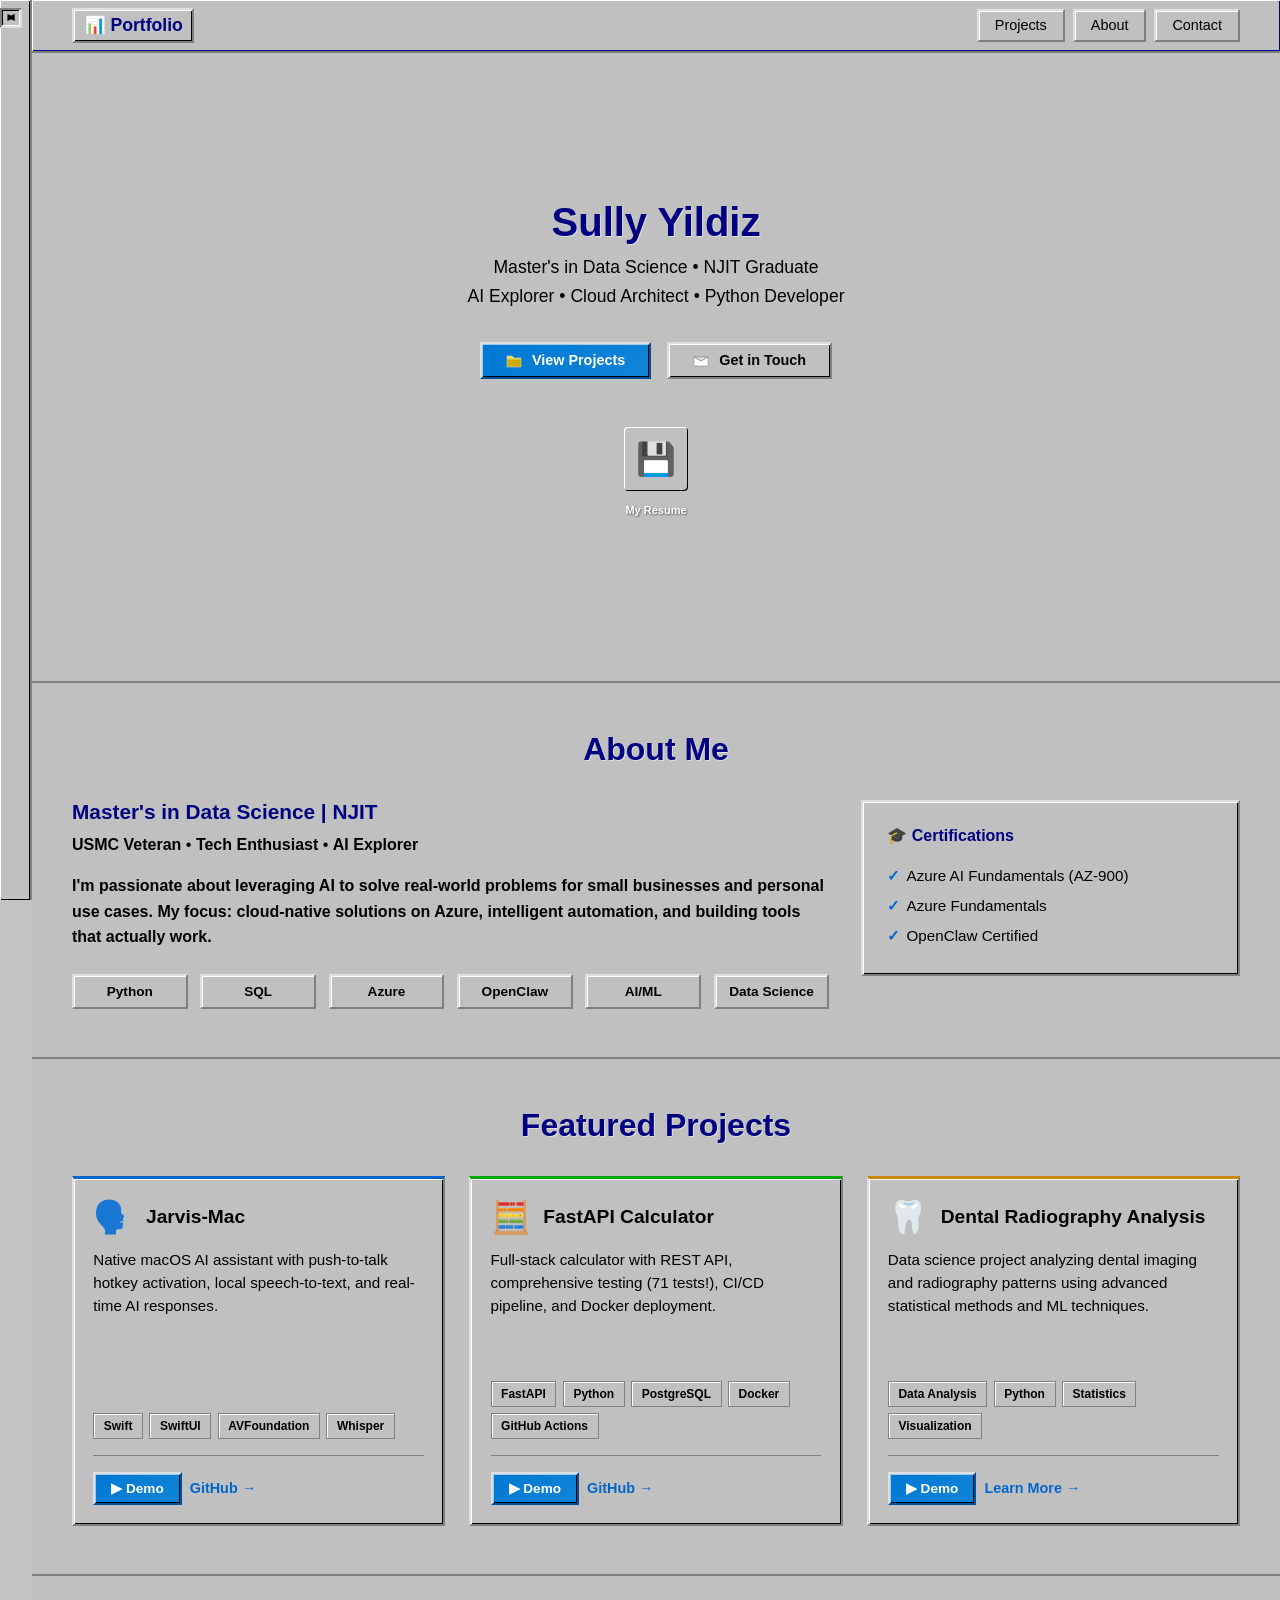
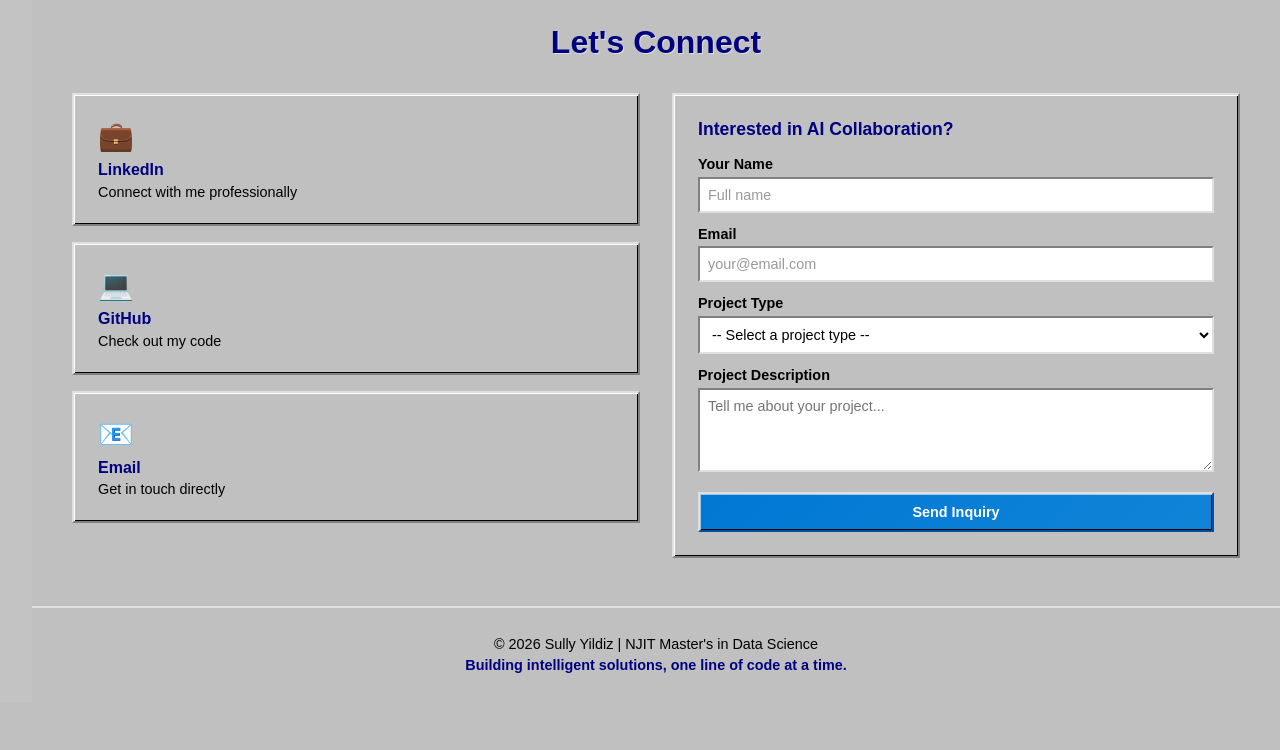
==== commit a22f94a1: "feature: collapsible timeline with minimize button - auto-collapses on mobile" ====
--- a/index.html
+++ b/index.html
@@ -11,7 +11,8 @@
 </head>
 <body>
     <!-- VERTICAL TIMELINE -->
-    <div class="timeline-container">
+    <div class="timeline-container" id="timelineContainer">
+        <button class="timeline-minimize-btn" id="timelineMinimizeBtn" title="Minimize timeline">◄</button>
         <div class="timeline-line"></div>
         <div class="timeline-items">
             <div class="timeline-item" data-year="2016">
--- a/styles.css
+++ b/styles.css
@@ -63,8 +63,62 @@
     align-items: center;
 }
 
+/* Timeline Minimize Button */
+.timeline-minimize-btn {
+    position: absolute;
+    top: 8px;
+    right: 8px;
+    width: 22px;
+    height: 20px;
+    background: var(--win2k-gray);
+    border: 2px solid;
+    border-color: var(--win2k-light) var(--win2k-dark) var(--win2k-dark) var(--win2k-light);
+    box-shadow: 1px 1px 0 var(--win2k-white) inset, -1px -1px 0 #000000 inset;
+    color: var(--text-dark);
+    font-size: 12px;
+    font-weight: bold;
+    cursor: pointer;
+    transition: all 0.1s;
+    padding: 0;
+    display: flex;
+    align-items: center;
+    justify-content: center;
+    z-index: 105;
+}
+
+.timeline-minimize-btn:hover {
+    background: linear-gradient(135deg, #e0e0e0 0%, #d0d0d0 100%);
+}
+
+.timeline-minimize-btn:active {
+    border-color: var(--win2k-dark) var(--win2k-light) var(--win2k-light) var(--win2k-dark);
+    box-shadow: -1px -1px 0 var(--win2k-white) inset, 1px 1px 0 #000000 inset;
+}
+
 .timeline-line {
     display: none;
+}
+
+/* Timeline Collapsed State */
+.timeline-container.collapsed {
+    width: 32px;
+}
+
+.timeline-container.collapsed .timeline-items {
+    display: none;
+}
+
+.timeline-container.collapsed .timeline-minimize-btn::after {
+    content: '►';
+    position: absolute;
+}
+
+.timeline-container.collapsed .timeline-minimize-btn {
+    transform: rotate(180deg);
+}
+
+body.timeline-collapsed {
+    margin-left: 32px;
 }
 
 .timeline-items {
